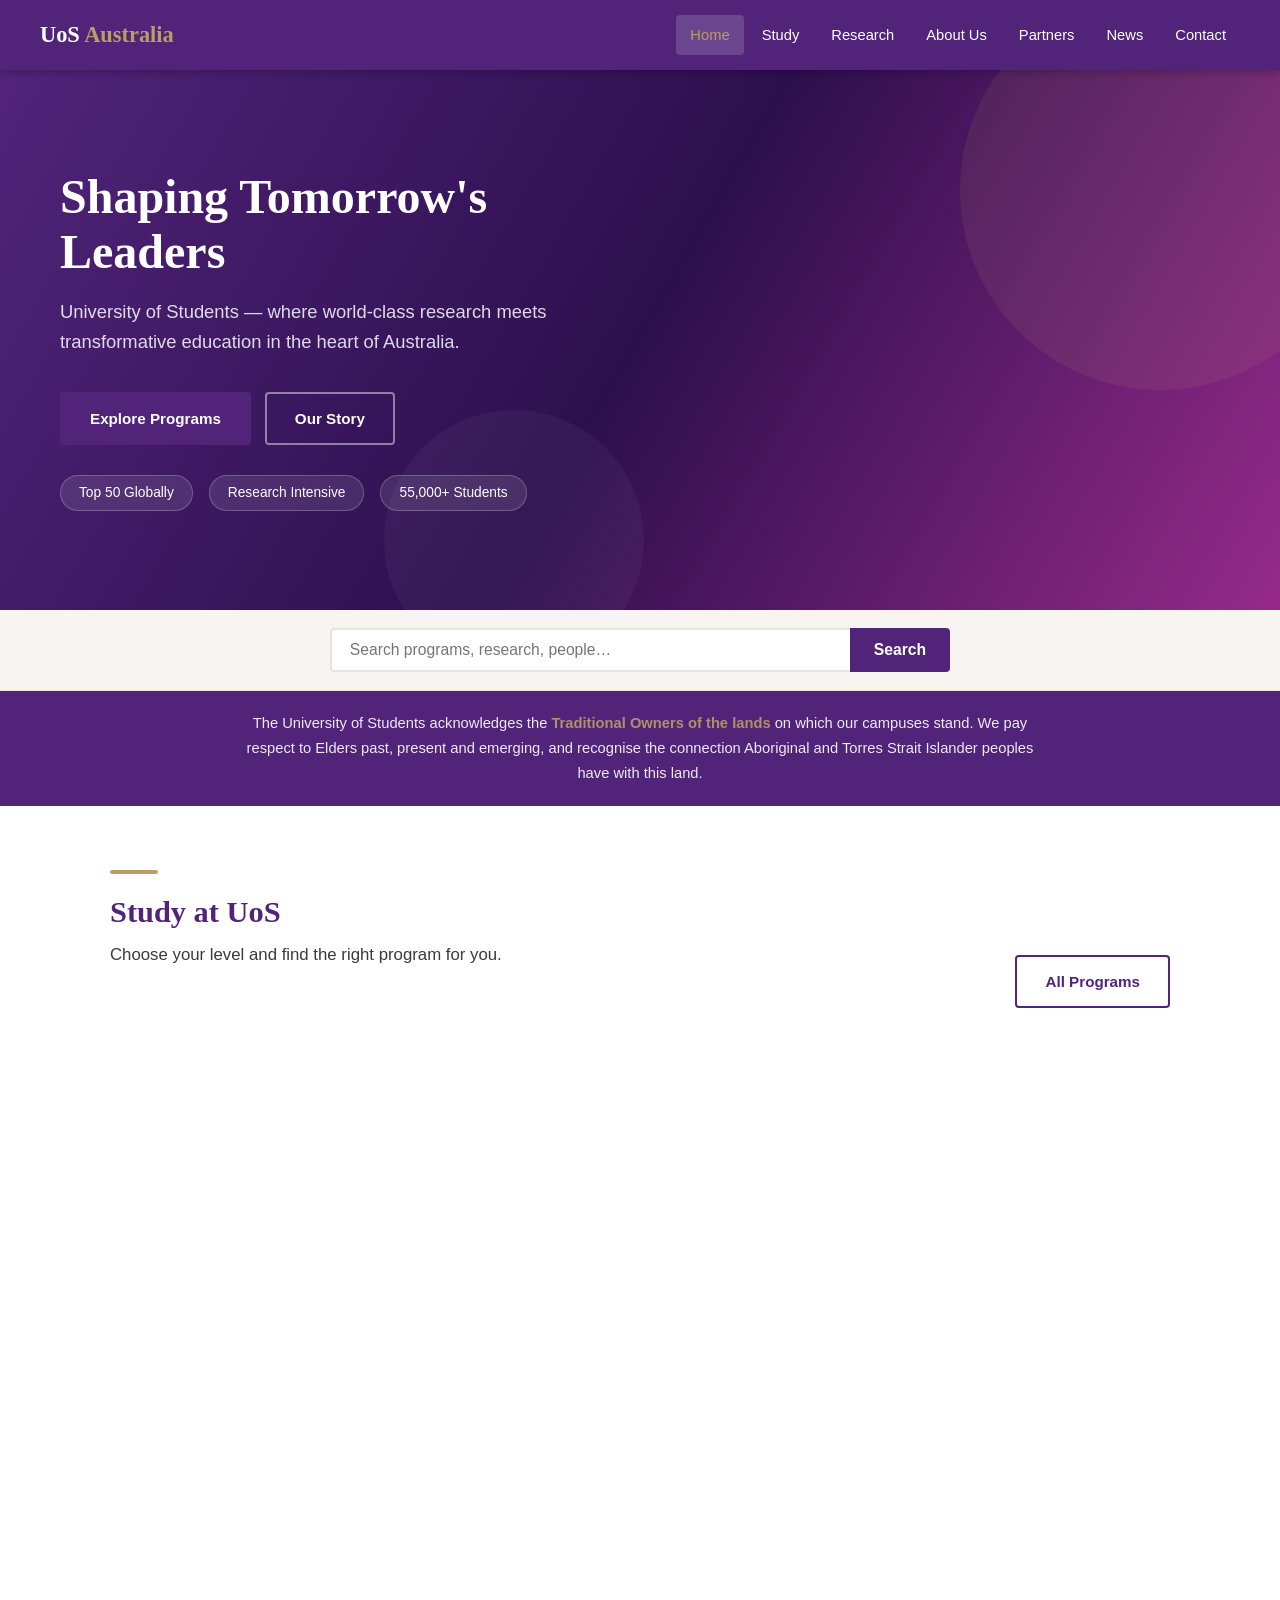
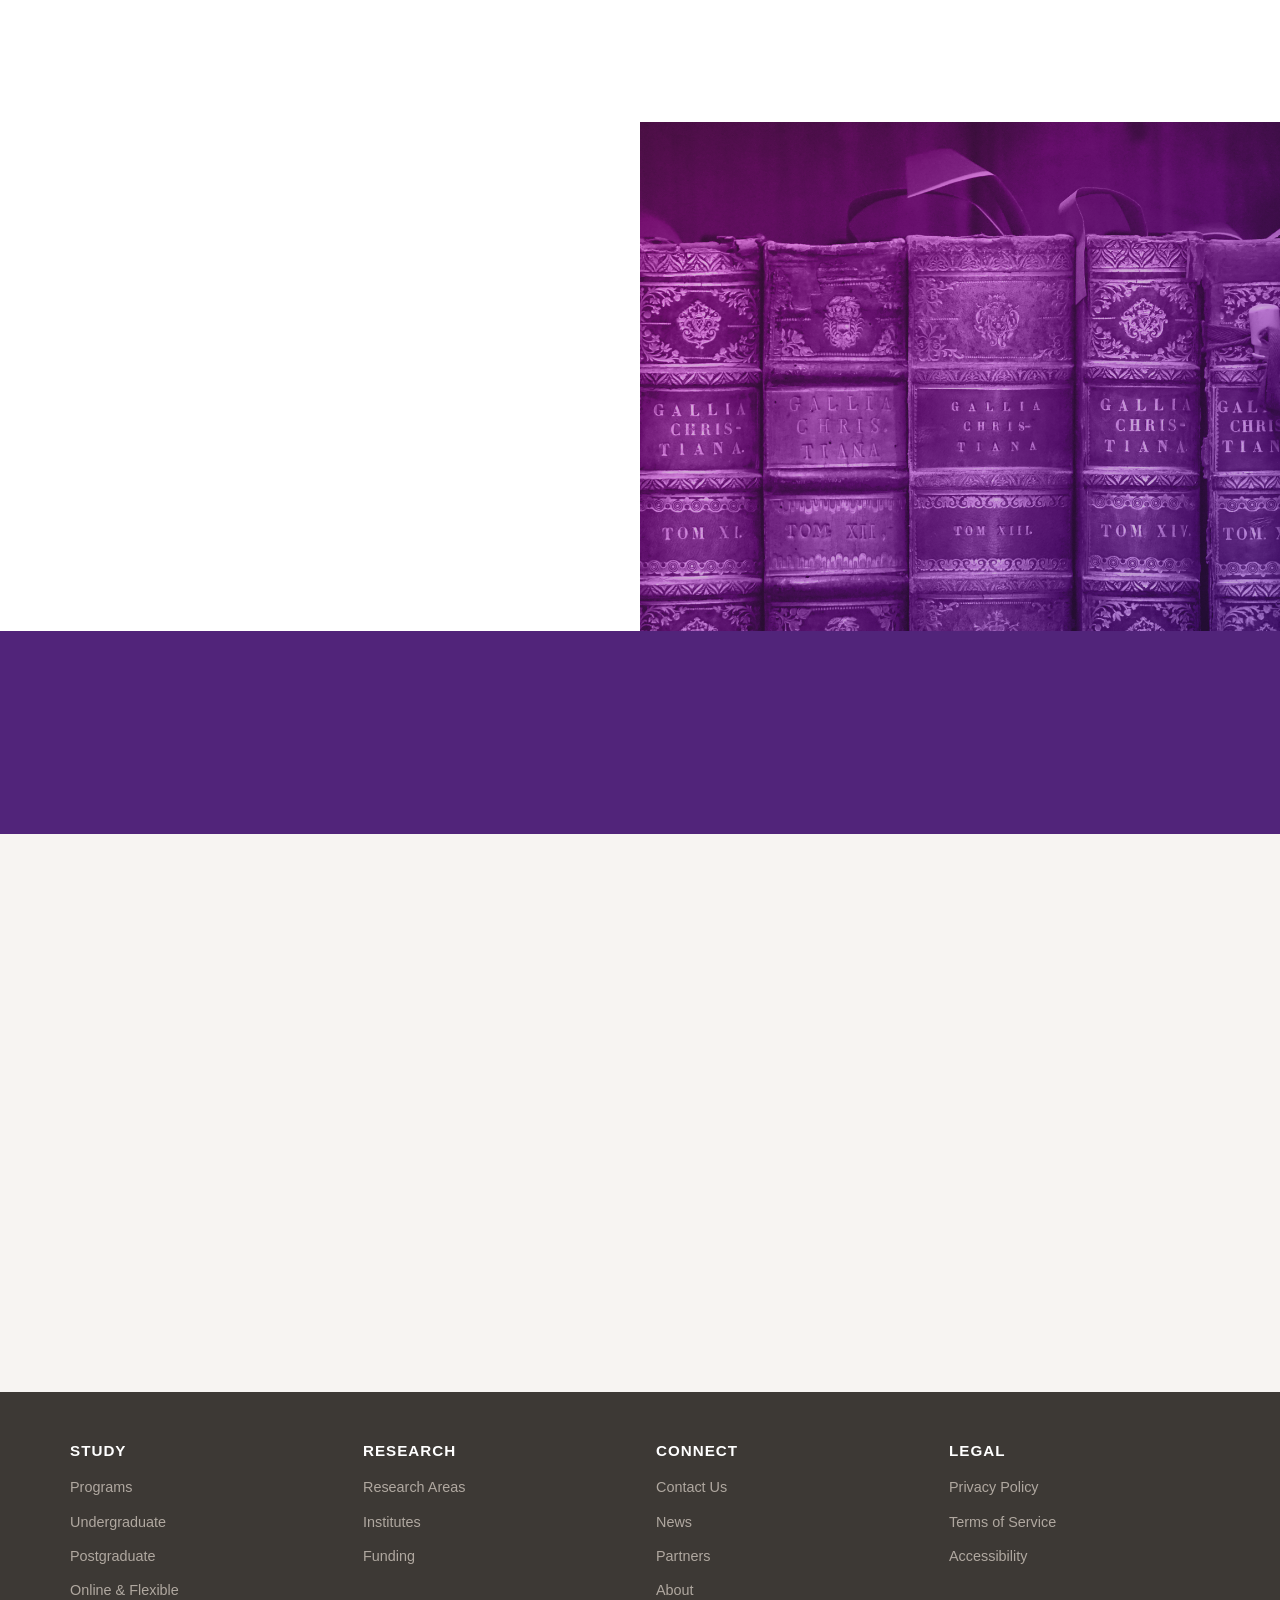
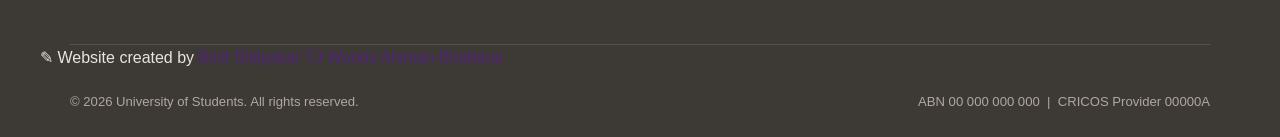
==== index2.html @ fb136c0c "Update index2.html" ====
<!DOCTYPE html>
<html lang="en">
<head>
    <meta charset="UTF-8">
    <meta name="viewport" content="width=device-width, initial-scale=1.0">
    <title>University of Students</title>
    <link rel="stylesheet" href="styles/styles2.css">
    <style>
        .hero-section {
            position: relative;
            height: 540px;
            display: flex;
            align-items: center;
            overflow: hidden;
        }
        .hero-bg {
            position: absolute;
            inset: 0;
            background: linear-gradient(120deg, var(--purple-dark) 0%, #2d0f4e 50%, var(--purple-mid) 100%);
        }
        .hero-bg::before {
            content: '';
            position: absolute;
            top: -80px; right: -80px;
            width: 400px; height: 400px;
            border-radius: 50%;
            background: rgba(187,157,101,0.10);
        }
        .hero-bg::after {
            content: '';
            position: absolute;
            bottom: -60px; left: 30%;
            width: 260px; height: 260px;
            border-radius: 50%;
            background: rgba(255,255,255,0.04);
        }
        .hero-overlay {
            position: relative;
            z-index: 2;
            padding: 0 60px;
            max-width: 700px;
        }
        .hero-overlay h1 {
            color: var(--white);
            font-size: 3rem;
            margin-bottom: 18px;
            line-height: 1.15;
        }
        .hero-overlay p {
            color: rgba(255,255,255,0.84);
            font-size: 1.15rem;
            margin-bottom: 34px;
        }
        .hero-badges {
            display: flex;
            gap: 16px;
            flex-wrap: wrap;
            margin-top: 30px;
        }
        .hero-badge {
            background: rgba(255,255,255,0.10);
            border: 1px solid rgba(255,255,255,0.22);
            border-radius: 40px;
            padding: 6px 18px;
            color: var(--white);
            font-size: 0.86rem;
        }
        .search-bar {
            background-color: var(--off-white);
            border-bottom: 1px solid var(--grey-light);
            padding: 18px 40px;
            display: flex;
            align-items: center;
            justify-content: center;
        }
        .search-bar input[type="search"] {
            width: 100%;
            max-width: 520px;
            padding: 11px 18px;
            border: 2px solid var(--grey-light);
            border-right: none;
            border-radius: 4px 0 0 4px;
            font-size: 0.98rem;
            outline: none;
            font-family: var(--font-body);
            transition: border-color var(--transition);
        }
        .search-bar input[type="search"]:focus { border-color: var(--purple-dark); }
        .search-bar button {
            padding: 11px 22px;
            background-color: var(--purple-dark);
            color: var(--white);
            border: 2px solid var(--purple-dark);
            border-radius: 0 4px 4px 0;
            font-size: 0.98rem;
            font-weight: 600;
            cursor: pointer;
            transition: background var(--transition);
            font-family: var(--font-body);
        }
        .search-bar button:hover { background-color: #3d1a5e; border-color: #3d1a5e; }
        .country-banner {
            background-color: var(--purple-dark);
            color: var(--white);
            text-align: center;
            padding: 20px 40px;
            font-size: 0.92rem;
        }
        .country-banner p { max-width: 820px; margin: 0 auto; opacity: 0.90; line-height: 1.7; }
        .country-banner strong { color: var(--gold); }
        .strip-section { padding: 64px 40px 0; max-width: 1140px; margin: 0 auto; }
        .strip-header {
            display: flex;
            justify-content: space-between;
            align-items: flex-end;
            margin-bottom: 24px;
        }
        .level-strip {
            display: grid;
            grid-template-columns: repeat(4, 1fr);
            gap: 16px;
            margin-bottom: 60px;
        }
        .level-card {
            display: block;
            text-decoration: none;
            background: var(--white);
            border: 2px solid var(--grey-light);
            border-radius: 8px;
            padding: 28px 22px;
            text-align: center;
            transition: border-color var(--transition), transform var(--transition), box-shadow var(--transition);
            color: inherit;
        }
        .level-card:hover {
            border-color: var(--purple-dark);
            transform: translateY(-4px);
            box-shadow: var(--shadow-lg);
            text-decoration: none;
            color: inherit;
        }
        .level-card-icon {
            width: 48px; height: 48px;
            border-radius: 50%;
            background: var(--purple-light);
            margin: 0 auto 14px;
            display: flex;
            align-items: center;
            justify-content: center;
        }
        .level-card-icon svg {
            width: 22px; height: 22px;
            stroke: var(--purple-dark);
            fill: none;
            stroke-width: 1.8;
            stroke-linecap: round;
            stroke-linejoin: round;
        }
        .level-card h3 {
            font-size: 0.98rem;
            font-family: var(--font-body);
            font-weight: 700;
            color: var(--purple-dark);
            margin-bottom: 5px;
        }
        .level-card p { font-size: 0.82rem; color: var(--grey-mid); }
        .faculty-grid {
            display: grid;
            grid-template-columns: repeat(3, 1fr);
            gap: 16px;
            margin-bottom: 70px;
        }
        .faculty-card {
            display: block;
            text-decoration: none;
            border-radius: 8px;
            padding: 28px 24px;
            color: inherit;
            position: relative;
            background: var(--white);
            border: 2px solid var(--grey-light);
            transition: transform var(--transition), box-shadow var(--transition), border-color var(--transition);
        }
        .faculty-card:hover { transform: translateY(-4px); box-shadow: var(--shadow-lg); text-decoration: none; color: inherit; border-color: var(--purple-dark); }
        .faculty-card h3 {
            font-size: 1.05rem;
            font-family: var(--font-body);
            font-weight: 700;
            color: var(--purple-dark);
            margin-bottom: 5px;
        }
        .faculty-card p { font-size: 0.82rem; color: var(--grey-mid); }
        .faculty-arrow {
            position: absolute;
            bottom: 20px; right: 22px;
            font-size: 1rem;
            color: var(--gold);
            opacity: 0.7;
            transition: opacity var(--transition), transform var(--transition);
        }
        .faculty-card:hover .faculty-arrow { opacity: 1; transform: translateX(5px); }
        .about-section { display: grid; grid-template-columns: 1fr 1fr; }
        .about-text { padding: 70px 56px; background: var(--white); }
        .about-text p { color: var(--grey-dark); font-size: 1.02rem; margin-bottom: 18px; line-height: 1.75; }
        .about-image { background: linear-gradient(145deg, var(--purple-mid), var(--purple-dark)); min-height: 360px; overflow: hidden; }
        .about-image img { width: 100%; height: 100%; object-fit: cover; opacity: 0.65; mix-blend-mode: luminosity; }
        .stats-section {
            background-color: var(--purple-dark);
            padding: 60px 40px;
            display: grid;
            grid-template-columns: repeat(4, 1fr);
            text-align: center;
            gap: 20px;
        }
        .stat-item h2 { color: var(--gold); font-size: 2.8rem; margin-bottom: 6px; }
        .stat-item p { color: rgba(255,255,255,0.72); font-size: 0.88rem; text-transform: uppercase; letter-spacing: 0.8px; }
        .news-strip { padding: 70px 40px; background-color: var(--off-white); }
        .news-grid { display: grid; grid-template-columns: repeat(3, 1fr); gap: 24px; margin-top: 32px; }
        .news-card {
            background: var(--white);
            border-radius: 6px;
            overflow: hidden;
            box-shadow: var(--shadow);
            transition: transform var(--transition), box-shadow var(--transition);
            cursor: pointer;
        }
        .news-card:hover { transform: translateY(-4px); box-shadow: var(--shadow-lg); }
        .news-card-img {
            height: 160px;
            background: linear-gradient(135deg, var(--purple-dark), var(--purple-mid));
            display: flex; align-items: center; justify-content: center;
        }
        .news-card-img svg { width: 44px; height: 44px; stroke: rgba(255,255,255,0.45); fill: none; stroke-width: 1.5; stroke-linecap: round; stroke-linejoin: round; }
        .news-card-body { padding: 22px; }
        .news-tag {
            display: inline-block;
            background-color: var(--purple-light);
            color: var(--purple-dark);
            font-size: 0.72rem; font-weight: 700;
            padding: 3px 10px; border-radius: 20px;
            margin-bottom: 10px;
            text-transform: uppercase; letter-spacing: 0.6px;
        }
        .news-card-body h3 { font-size: 0.98rem; font-family: var(--font-body); font-weight: 700; margin-bottom: 8px; color: var(--text); line-height: 1.45; }
        .news-date { font-size: 0.8rem; color: var(--grey-mid); }
    </style>
</head>
<body>

    <header class="navbar">
        <div class="nav-logo">UoS <span style="color:var(--gold)">Australia</span></div>
        <nav>
            <ul class="nav-links">
                <li><a href="index2.html" class="active">Home</a></li>
                <li><a href="/pages/study.html">Study</a></li>
                <li><a href="/pages/research.html">Research</a></li>
                <li><a href="/pages/about.html">About Us</a></li>
                <li><a href="/pages/partners.html">Partners</a></li>
                <li><a href="/pages/news.html">News</a></li>
                <li><a href="/pages/contact.html">Contact</a></li>
            </ul>
        </nav>
    </header>

    <section class="hero-section">
        <div class="hero-bg"></div>
        <div class="hero-overlay">
            <h1 class="hero-reveal">Shaping Tomorrow's Leaders</h1>
            <p class="hero-reveal hero-reveal-delay-1">University of Students — where world-class research meets transformative education in the heart of Australia.</p>
            <div class="hero-reveal hero-reveal-delay-2" style="display:flex; gap:14px; flex-wrap:wrap;">
                <a href="/pages/study.html" class="btn btn-primary">Explore Programs</a>
                <a href="/pages/about.html" class="btn btn-outline" style="color:var(--white); border-color:rgba(255,255,255,0.45);">Our Story</a>
            </div>
            <div class="hero-badges hero-reveal hero-reveal-delay-3">
                <span class="hero-badge">Top 50 Globally</span>
                <span class="hero-badge">Research Intensive</span>
                <span class="hero-badge">55,000+ Students</span>
            </div>
        </div>
    </section>

    <div class="search-bar">
        <input type="search" placeholder="Search programs, research, people…" id="siteSearch" />
        <button>Search</button>
    </div>

    <div class="country-banner">
        <p>The University of Students acknowledges the <strong>Traditional Owners of the lands</strong> on which our campuses stand. We pay respect to Elders past, present and emerging, and recognise the connection Aboriginal and Torres Strait Islander peoples have with this land.</p>
    </div>

    <!-- Study Levels -->
    <div class="strip-section">
        <div class="strip-header reveal">
            <div>
                <div class="gold-bar"></div>
                <h2 class="section-title">Study at UoS</h2>
                <p class="section-subtitle">Choose your level and find the right program for you.</p>
            </div>
            <a href="/pages/study.html" class="btn btn-outline">All Programs</a>
        </div>

        <div class="level-strip">
            <a href="/pages/study.html?level=undergraduate" class="level-card reveal">
                <div class="level-card-icon">
                    <svg viewBox="0 0 24 24"><path d="M22 10v6M2 10l10-5 10 5-10 5-10-5z"/><path d="M6 12v5c0 1.657 2.686 3 6 3s6-1.343 6-3v-5"/></svg>
                </div>
                <h3>Undergraduate</h3>
                <p>Bachelor degrees &amp; diplomas</p>
            </a>
            <a href="/pages/study.html?level=postgraduate" class="level-card reveal reveal-delay-1">
                <div class="level-card-icon">
                    <svg viewBox="0 0 24 24"><path d="M12 2L2 7l10 5 10-5-10-5z"/><path d="M2 17l10 5 10-5"/><path d="M2 12l10 5 10-5"/></svg>
                </div>
                <h3>Postgraduate</h3>
                <p>Masters &amp; graduate certificates</p>
            </a>
            <a href="/pages/study.html?level=phd" class="level-card reveal reveal-delay-2">
                <div class="level-card-icon">
                    <svg viewBox="0 0 24 24"><circle cx="12" cy="12" r="10"/><path d="M12 8v4l3 3"/></svg>
                </div>
                <h3>PhD &amp; Research</h3>
                <p>Doctoral &amp; research programs</p>
            </a>
            <a href="/pages/study.html?level=online" class="level-card reveal reveal-delay-3">
                <div class="level-card-icon">
                    <svg viewBox="0 0 24 24"><rect x="2" y="3" width="20" height="14" rx="2"/><path d="M8 21h8M12 17v4"/></svg>
                </div>
                <h3>Online &amp; Flexible</h3>
                <p>Study from anywhere, anytime</p>
            </a>
        </div>

        <!-- Faculties -->
        <div class="strip-header reveal">
            <div>
                <div class="gold-bar"></div>
                <h2 class="section-title">Browse by Faculty</h2>
                <p class="section-subtitle">Explore programs within your area of interest.</p>
            </div>
        </div>

        <div class="faculty-grid">
            <a href="/pages/study.html?faculty=science" class="faculty-card reveal">
                <h3>Science &amp; Engineering</h3>
                <p>42 programs available</p>
                <span class="faculty-arrow">&#8594;</span>
            </a>
            <a href="/pages/study.html?faculty=tech" class="faculty-card reveal reveal-delay-1">
                <h3>Technology &amp; IT</h3>
                <p>35 programs available</p>
                <span class="faculty-arrow">&#8594;</span>
            </a>
            <a href="/pages/study.html?faculty=business" class="faculty-card reveal reveal-delay-2">
                <h3>Business &amp; Economics</h3>
                <p>44 programs available</p>
                <span class="faculty-arrow">&#8594;</span>
            </a>
            <a href="/pages/study.html?faculty=health" class="faculty-card reveal reveal-delay-3">
                <h3>Health &amp; Medicine</h3>
                <p>29 programs available</p>
                <span class="faculty-arrow">&#8594;</span>
            </a>
            <a href="/pages/study.html?faculty=arts" class="faculty-card reveal reveal-delay-4">
                <h3>Arts &amp; Humanities</h3>
                <p>38 programs available</p>
                <span class="faculty-arrow">&#8594;</span>
            </a>
            <a href="/pages/study.html?faculty=law" class="faculty-card reveal reveal-delay-5">
                <h3>Law &amp; Justice</h3>
                <p>18 programs available</p>
                <span class="faculty-arrow">&#8594;</span>
            </a>
        </div>
    </div>

    <!-- About -->
    <section class="about-section" id="about">
        <div class="about-text">
            <div class="gold-bar reveal"></div>
            <h2 class="section-title reveal">About Our University</h2>
            <p class="reveal reveal-delay-1">Attendance at the University of Students is a privilege. Should you be selected, you will be guaranteed a job in your field after graduation, courtesy of our close ties with recruitment agencies and the extremely high quality of our globally-recognised education.</p>
            <p class="reveal reveal-delay-2">Founded with a vision of accessible, excellent education, we welcome students from all walks of life to join a community that thrives on curiosity, collaboration, and courage.</p>
            <a href="/pages/about.html" class="btn btn-outline reveal reveal-delay-3" style="margin-top:10px; display:inline-block;">Learn More</a>
        </div>
        <div class="about-image">
            <img src="images/bookshelf.jpg" alt="University library bookshelf">
        </div>
    </section>

    <!-- Stats -->
    <section class="stats-section" id="stats">
        <div class="stat-item reveal">
            <h2 class="counter" data-target="55000" data-suffix="+">0</h2>
            <p>Enrolled Students</p>
        </div>
        <div class="stat-item reveal reveal-delay-1">
            <h2 class="counter" data-target="200" data-suffix="+">0</h2>
            <p>Programs Offered</p>
        </div>
        <div class="stat-item reveal reveal-delay-2">
            <h2 class="counter" data-target="50" data-prefix="Top ">0</h2>
            <p>Global Ranking</p>
        </div>
        <div class="stat-item reveal reveal-delay-3">
            <h2 class="counter" data-target="1912">0</h2>
            <p>Year Established</p>
        </div>
    </section>

    <!-- News -->
    <section class="news-strip" id="news">
        <div style="max-width:1140px; margin:0 auto; padding:0;">
            <div class="strip-header reveal">
                <div>
                    <div class="gold-bar"></div>
                    <h2 class="section-title">Latest News</h2>
                </div>
                <a href="/pages/news.html" class="btn btn-outline">All News</a>
            </div>
            <div class="news-grid">
                <div class="news-card reveal">
                    <div class="news-card-img">
                        <svg viewBox="0 0 24 24"><circle cx="12" cy="8" r="4"/><path d="M12 14c-5 0-8 2-8 3v1h16v-1c0-1-3-3-8-3z"/></svg>
                    </div>
                    <div class="news-card-body">
                        <span class="news-tag">Research</span>
                        <h3>UoS Scientists Awarded National Research Grant</h3>
                        <p class="news-date">May 12, 2026</p>
                    </div>
                </div>
                <div class="news-card reveal reveal-delay-1">
                    <div class="news-card-img">
                        <svg viewBox="0 0 24 24"><path d="M22 10v6M2 10l10-5 10 5-10 5-10-5z"/><path d="M6 12v5c0 1.657 2.686 3 6 3s6-1.343 6-3v-5"/></svg>
                    </div>
                    <div class="news-card-body">
                        <span class="news-tag">Graduation</span>
                        <h3>Class of 2026 Graduation Ceremony Announced</h3>
                        <p class="news-date">May 8, 2026</p>
                    </div>
                </div>
                <div class="news-card reveal reveal-delay-2">
                    <div class="news-card-img">
                        <svg viewBox="0 0 24 24"><circle cx="12" cy="12" r="10"/><path d="M2 12h20M12 2a15.3 15.3 0 0 1 4 10 15.3 15.3 0 0 1-4 10 15.3 15.3 0 0 1-4-10 15.3 15.3 0 0 1 4-10z"/></svg>
                    </div>
                    <div class="news-card-body">
                        <span class="news-tag">Partnerships</span>
                        <h3>New International Exchange Programs Open for 2027</h3>
                        <p class="news-date">April 30, 2026</p>
                    </div>
                </div>
            </div>
        </div>
    </section>

 <footer class="site-footer">
        <div class="footer-container">
            <div class="footer-col">
                <h3>Study</h3>
                <ul>
                    <li><a href="/pages/study.html">Programs</a></li>
                    <li><a href="/pages/study.html?level=undergraduate">Undergraduate</a></li>
                    <li><a href="/pages/study.html?level=postgraduate">Postgraduate</a></li>
                    <li><a href="/pages/study.html?level=online">Online &amp; Flexible</a></li>
                </ul>
            </div>
            <div class="footer-col">
                <h3>Research</h3>
                <ul>
                    <li><a href="/pages/research.html">Research Areas</a></li>
                    <li><a href="/pages/research.html#institutes">Institutes</a></li>
                    <li><a href="/pages/research.html#funding">Funding</a></li>
                </ul>
            </div>
            <div class="footer-col">
                <h3>Connect</h3>
                <ul>
                    <li><a href="/pages/contact.html">Contact Us</a></li>
                    <li><a href="/pages/news.html">News</a></li>
                    <li><a href="/pages/partners.html">Partners</a></li>
                    <li><a href="/pages/about.html">About</a></li>
                </ul>
            </div>
            <div class="footer-col">
                <h3>Legal</h3>
                <ul>
                    <li><a href="#">Privacy Policy</a></li>
                    <li><a href="#">Terms of Service</a></li>
                    <li><a href="#">Accessibility</a></li>
                </ul>
            </div>
        </div>
        <div class="footer-creators">
            <span>&#9998; Website created by</span>
            <a class="creator-badge" href="#"><span class="creator-dot"></span>Binit Shilpakar</a>
            <a class="creator-badge" href="#"><span class="creator-dot"></span>TJ Woods</a>
            <a class="creator-badge" href="#"><span class="creator-dot"></span>Ahiman Bhattarai</a>
        </div>
        <div class="footer-bottom">
            <p>&copy; 2026 University of Students. All rights reserved.</p>
            <p>ABN 00 000 000 000 &nbsp;|&nbsp; CRICOS Provider 00000A</p>
        </div>
    </footer>


    <script>
        /* Scroll-reveal (forward + reverse) */
        var revealObserver = new IntersectionObserver(function(entries) {
            entries.forEach(function(entry) {
                if (entry.isIntersecting) {
                    entry.target.classList.add('visible');
                } else {
                    entry.target.classList.remove('visible');
                }
            });
        }, { threshold: 0.12 });

        document.querySelectorAll('.reveal').forEach(function(el) {
            revealObserver.observe(el);
        });

        /* Counter animation — replays every time stats scroll into view */
        var countersRunning = false;

        var counterObserver = new IntersectionObserver(function(entries) {
            entries.forEach(function(entry) {
                if (entry.isIntersecting && !countersRunning) {
                    countersRunning = true;
                    runCounters();
                }
                if (!entry.isIntersecting) {
                    countersRunning = false;
                    document.querySelectorAll('.counter').forEach(function(el) {
                        el.textContent = '0';
                    });
                }
            });
        }, { threshold: 0.3 });

        var statsEl = document.getElementById('stats');
        if (statsEl) { counterObserver.observe(statsEl); }

        function runCounters() {
            document.querySelectorAll('.counter').forEach(function(el) {
                var target   = parseInt(el.getAttribute('data-target'), 10);
                var prefix   = el.getAttribute('data-prefix') || '';
                var suffix   = el.getAttribute('data-suffix') || '';
                var duration = 2000;
                var startTime = null;

                function step(timestamp) {
                    if (!startTime) startTime = timestamp;
                    var elapsed  = timestamp - startTime;
                    var progress = Math.min(elapsed / duration, 1);
                    var ease     = 1 - Math.pow(1 - progress, 3);
                    var value    = Math.floor(ease * target);
                    el.textContent = prefix + value.toLocaleString() + suffix;
                    if (progress < 1) {
                        requestAnimationFrame(step);
                    } else {
                        el.textContent = prefix + target.toLocaleString() + suffix;
                    }
                }
                requestAnimationFrame(step);
            });
        }
    </script>
</body>
</html>
---- styles/styles2.css ----
:root {
    --purple-50:  #EEE9F2;
    --purple-100: #DCD3E4;
    --purple-150: #D7B8E8;
    --purple-200: #B9A7CA;
    --purple-300: #977CAF;
    --purple-400: #745095;
    --purple-500: #51247A;
    --purple-600: #4B2271;
    --purple-650: #40205D;
    --purple-700: #3A1F53;
    --purple-800: #2F1D3F;
    --purple-900: #231A2C;
    --purple-dark:  var(--purple-500);
    --purple-mid:   #962A8B;
    --purple-light: var(--purple-150);
    --gold: #BB9D65;
    --white:      #FFFFFF;
    --off-white:  #F7F4F2;
    --grey-light: #E8E4E0;
    --grey-mid:   #B0A8A0;
    --grey-dark:  #3D3935;
    --text:       #1A1A1A;
    --link:       var(--purple-dark);
    --purple-gradient:
        linear-gradient(
            90deg,
            var(--purple-500) 0%,
            var(--purple-mid) 100%
        );

    --nav-height:   70px;

    --font-heading:
        Georgia,
        'Times New Roman',
        serif;

    --font-body:
        'Segoe UI',
        Tahoma,
        Geneva,
        Verdana,
        sans-serif;

    --transition: 0.3s ease;

    --shadow:
        0 2px 12px rgba(81,36,122,0.12);

    --shadow-lg:
        0 6px 30px rgba(81,36,122,0.18);
}



*,
*::before,
*::after {
    box-sizing: border-box;
    margin: 0;
    padding: 0;
}

html {
    scroll-behavior: smooth;
}

body {
    font-family: var(--font-body);
    font-size: 16px;
    line-height: 1.65;
    color: var(--text);
    background-color: var(--white);
}

h1,
h2,
h3,
h4,
h5 {
    font-family: var(--font-heading);
    line-height: 1.2;
    color: var(--purple-dark);
}

a {
    color: var(--link);
    text-decoration: none;
    transition: color var(--transition);
}

a:hover {
    color: var(--purple-mid);
    text-decoration: underline;
}

img {
    max-width: 100%;
    display: block;
}

ul {
    list-style: none;
}



.navbar {
    position: sticky;
    top: 0;
    z-index: 1000;

    display: flex;
    align-items: center;
    justify-content: space-between;

    padding: 0 40px;
    height: var(--nav-height);

    background-color: var(--purple-dark);

    box-shadow: 0 2px 8px rgba(0,0,0,0.25);
}

.nav-logo {
    font-family: var(--font-heading);
    font-size: 1.4rem;
    font-weight: bold;
    color: var(--white);
    cursor: pointer;
}

.nav-links {
    display: flex;
    gap: 4px;
    align-items: center;
}

.nav-links li a {
    display: block;

    padding: 8px 14px;

    color: var(--white);

    font-size: 0.92rem;
    font-weight: 500;

    border-radius: 4px;

    transition:
        background var(--transition),
        color var(--transition);

    text-decoration: none;
}

.nav-links li a:hover,
.nav-links li a.active {
    background-color: rgba(255,255,255,0.15);
    color: var(--gold);
}



.page-hero {
    background:
        linear-gradient(
            135deg,
            var(--purple-dark) 60%,
            var(--purple-mid) 100%
        );

    color: var(--white);

    padding: 70px 40px 60px;

    position: relative;
    overflow: hidden;
}

.page-hero::after {
    content: '';

    position: absolute;
    bottom: -30px;
    right: -30px;

    width: 220px;
    height: 220px;

    border-radius: 50%;

    background: rgba(255,255,255,0.05);

    pointer-events: none;
}

.page-hero h1 {
    color: var(--white);
    font-size: 2.6rem;
    margin-bottom: 12px;
}

.page-hero p {
    font-size: 1.15rem;
    opacity: 0.88;
    max-width: 600px;
}



.breadcrumb {
    background-color: var(--off-white);
    border-bottom: 1px solid var(--grey-light);

    padding: 10px 40px;

    font-size: 0.85rem;
    color: var(--grey-mid);
}

.breadcrumb a {
    color: var(--grey-mid);
}

.breadcrumb a:hover {
    color: var(--purple-dark);
}

.breadcrumb span {
    margin: 0 6px;
}



.container {
    max-width: 1140px;
    margin: 0 auto;
    padding: 0 40px;
}

.section-title {
    font-size: 1.9rem;
    margin-bottom: 10px;
    color: var(--purple-dark);
}

.section-subtitle {
    color: var(--grey-dark);
    font-size: 1.05rem;
    margin-bottom: 40px;
}

.gold-bar {
    width: 48px;
    height: 4px;

    background-color: var(--gold);

    margin-bottom: 20px;

    border-radius: 2px;
}


.btn {
    display: inline-block;

    padding: 12px 28px;

    border-radius: 4px;

    font-size: 0.95rem;
    font-weight: 600;

    cursor: pointer;

    transition:
        background var(--transition),
        transform 0.1s ease,
        box-shadow var(--transition);

    border: 2px solid transparent;

    text-decoration: none;

    font-family: var(--font-body);
}

.btn:hover {
    text-decoration: none;
    transform: translateY(-1px);
    box-shadow: var(--shadow);
}

.btn-primary {
    background-color: var(--purple-dark);
    color: var(--white);
    border-color: var(--purple-dark);
}

.btn-primary:hover {
    background-color: #3D1A5E;
    color: var(--white);
}

.btn-outline {
    background-color: transparent;
    color: var(--purple-dark);
    border-color: var(--purple-dark);
}

.btn-outline:hover {
    background-color: var(--purple-dark);
    color: var(--white);
}



.site-footer {
    background-color: var(--grey-dark);
    color: var(--grey-light);

    padding: 50px 40px 24px;
}

.footer-container {
    max-width: 1140px;

    margin: 0 auto;

    display: grid;
    grid-template-columns: repeat(4, 1fr);

    gap: 32px;

    padding-bottom: 32px;

    border-bottom: 1px solid rgba(255,255,255,0.12);
}

.footer-col h3 {
    color: var(--white);

    font-size: 0.95rem;
    font-family: var(--font-body);
    font-weight: 700;

    text-transform: uppercase;
    letter-spacing: 1px;

    margin-bottom: 14px;
}

.footer-col ul li {
    margin-bottom: 8px;
}

.footer-col ul li a {
    color: var(--grey-mid);

    font-size: 0.9rem;

    transition: color var(--transition);

    text-decoration: none;
}

.footer-col ul li a:hover {
    color: var(--gold);
    text-decoration: none;
}

.footer-bottom {
    max-width: 1140px;

    margin: 20px auto 0;

    display: flex;
    justify-content: space-between;
    align-items: center;

    font-size: 0.82rem;
    color: var(--grey-mid);

    flex-wrap: wrap;
    gap: 8px;
}



.reveal {
    opacity: 0;

    transform: translateY(38px);

    transition:
        opacity 0.9s cubic-bezier(0.22, 1, 0.36, 1),
        transform 0.9s cubic-bezier(0.22, 1, 0.36, 1);
}

.reveal.visible {
    opacity: 1;
    transform: translateY(0);
}

/* Stagger Delays */

.reveal-delay-1 {
    transition-delay: 0.13s;
}

.reveal-delay-2 {
    transition-delay: 0.26s;
}

.reveal-delay-3 {
    transition-delay: 0.39s;
}

.reveal-delay-4 {
    transition-delay: 0.52s;
}

.reveal-delay-5 {
    transition-delay: 0.65s;
}



.hero-reveal {
    opacity: 0;

    transform: translateY(30px);

    animation:
        heroFadeUp
        1.1s
        cubic-bezier(0.22, 1, 0.36, 1)
        forwards;
}

.hero-reveal-delay-1 {
    animation-delay: 0.18s;
}

.hero-reveal-delay-2 {
    animation-delay: 0.36s;
}

.hero-reveal-delay-3 {
    animation-delay: 0.54s;
}

@keyframes heroFadeUp {
    from {
        opacity: 0;
        transform: translateY(30px);
    }

    to {
        opacity: 1;
        transform: translateY(0);
    }
}
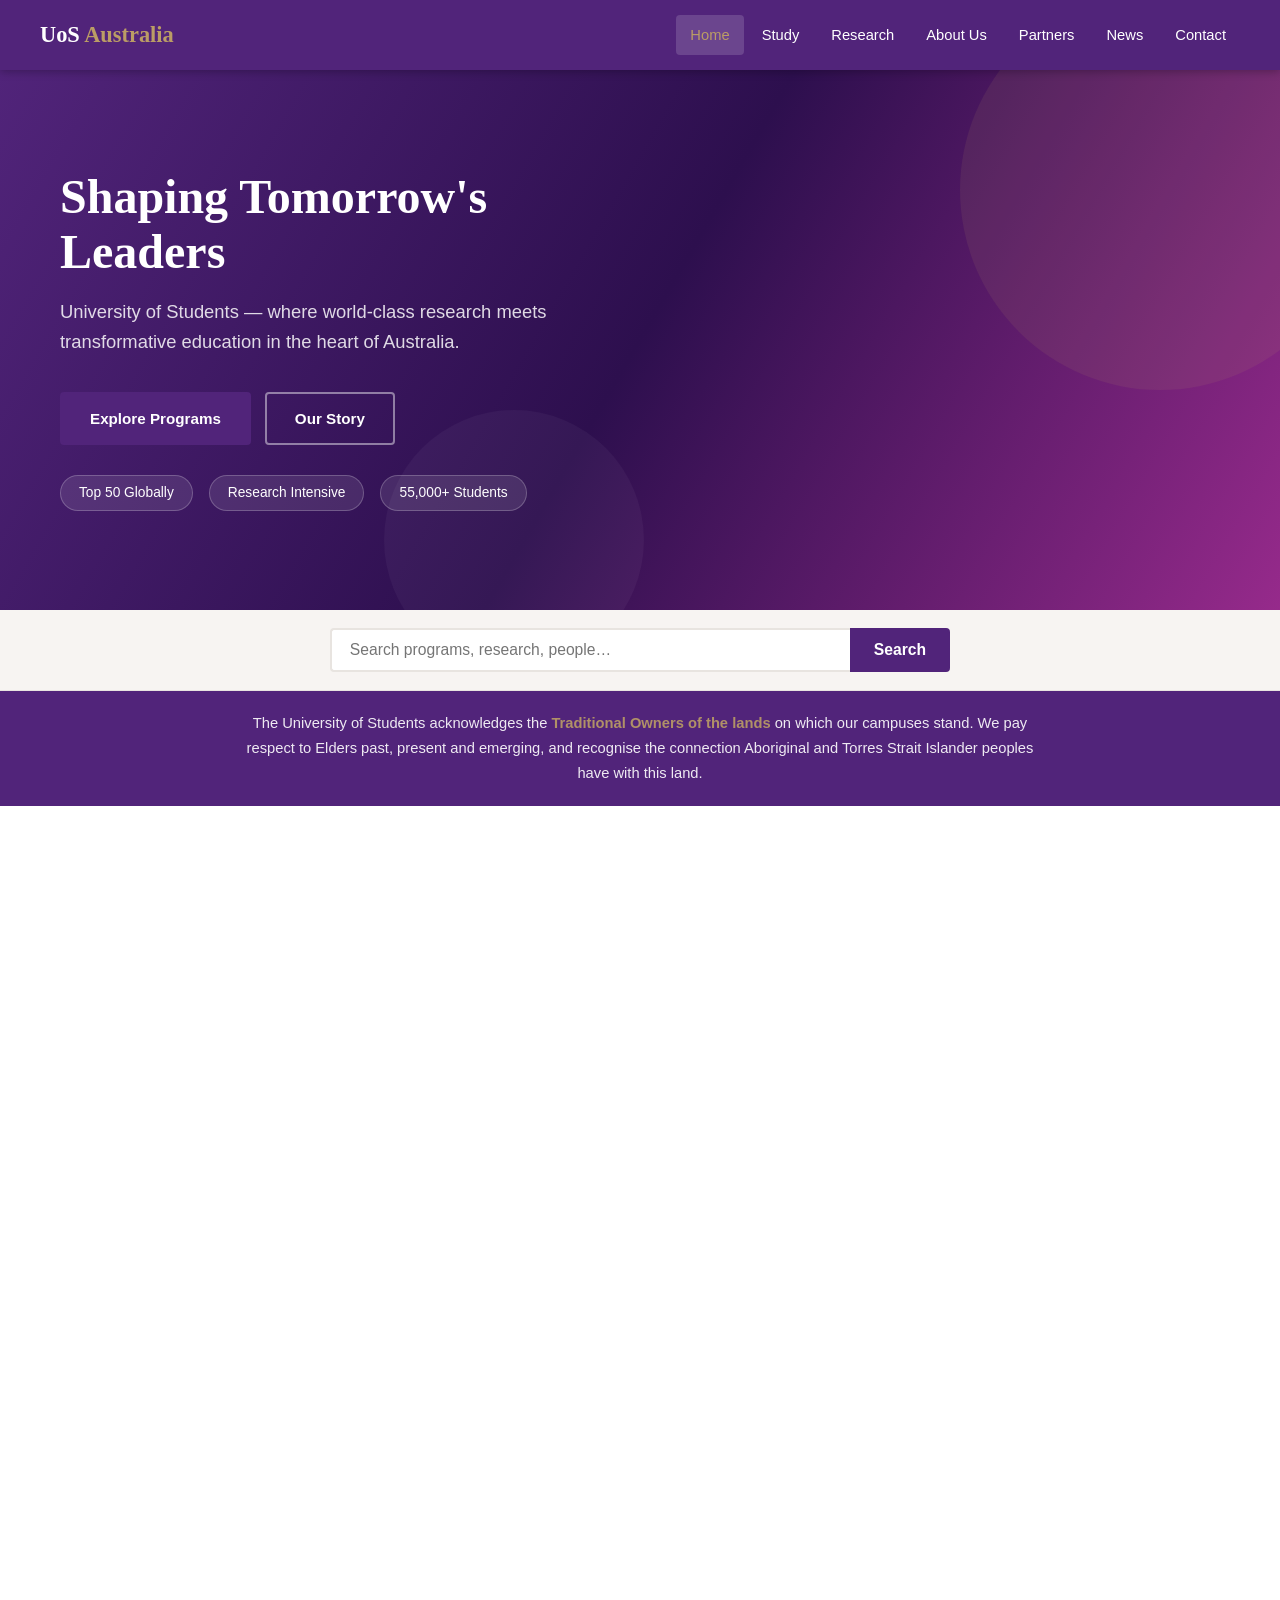
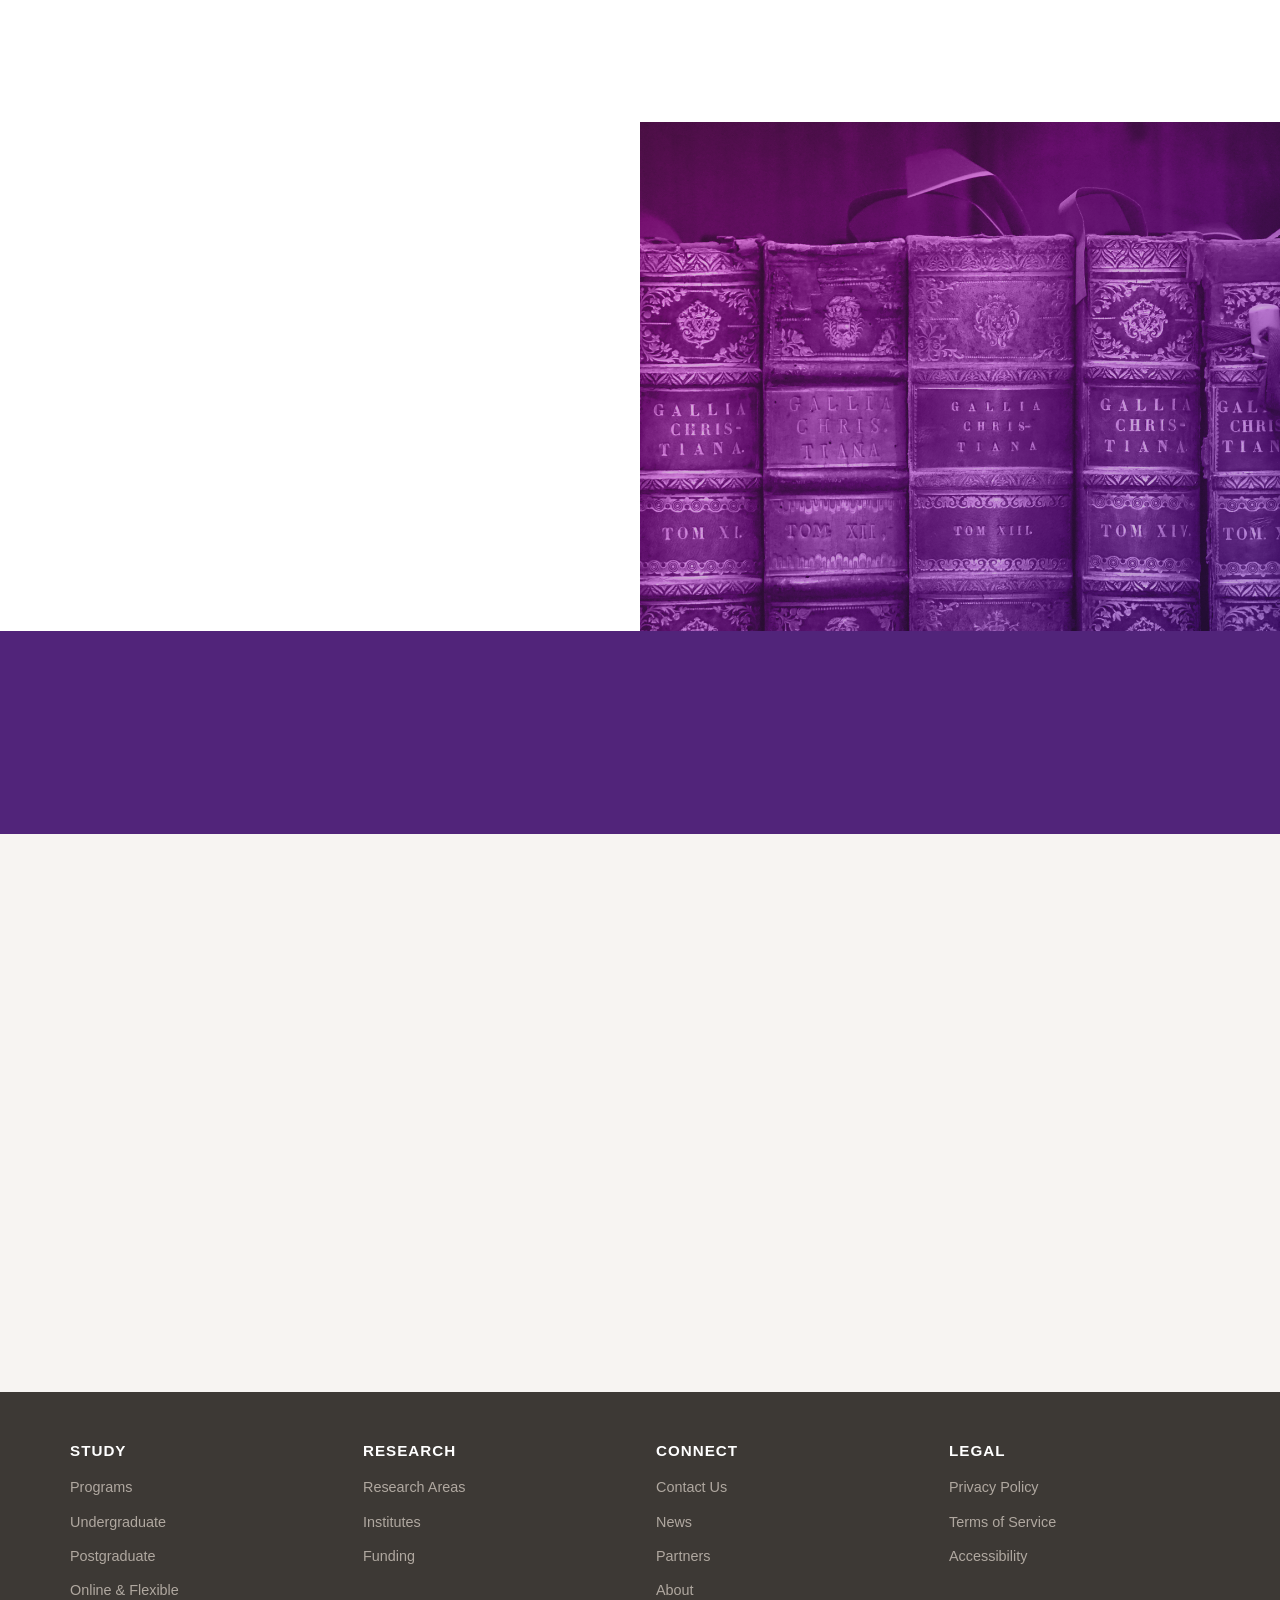
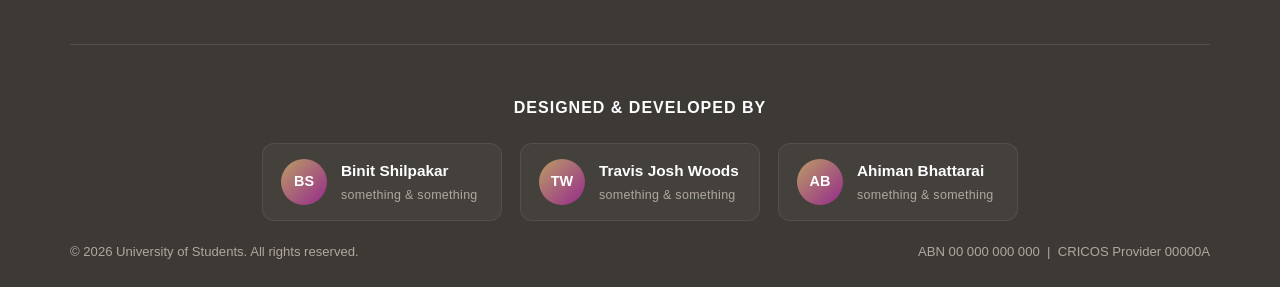
==== commit 5a8ade40: "update" ====
--- a/index2.html
+++ b/index2.html
@@ -252,12 +252,12 @@
         <nav>
             <ul class="nav-links">
                 <li><a href="index2.html" class="active">Home</a></li>
-                <li><a href="/pages/study.html">Study</a></li>
-                <li><a href="/pages/research.html">Research</a></li>
-                <li><a href="/pages/about.html">About Us</a></li>
-                <li><a href="/pages/partners.html">Partners</a></li>
-                <li><a href="/pages/news.html">News</a></li>
-                <li><a href="/pages/contact.html">Contact</a></li>
+                <li><a href="pages/study.html">Study</a></li>
+                <li><a href="pages/research.html">Research</a></li>
+                <li><a href="pages/about.html">About Us</a></li>
+                <li><a href="pages/partners.html">Partners</a></li>
+                <li><a href="pages/news.html">News</a></li>
+                <li><a href="pages/contact.html">Contact</a></li>
             </ul>
         </nav>
     </header>
@@ -268,8 +268,8 @@
             <h1 class="hero-reveal">Shaping Tomorrow's Leaders</h1>
             <p class="hero-reveal hero-reveal-delay-1">University of Students — where world-class research meets transformative education in the heart of Australia.</p>
             <div class="hero-reveal hero-reveal-delay-2" style="display:flex; gap:14px; flex-wrap:wrap;">
-                <a href="/pages/study.html" class="btn btn-primary">Explore Programs</a>
-                <a href="/pages/about.html" class="btn btn-outline" style="color:var(--white); border-color:rgba(255,255,255,0.45);">Our Story</a>
+                <a href="pages/study.html" class="btn btn-primary">Explore Programs</a>
+                <a href="pages/about.html" class="btn btn-outline" style="color:var(--white); border-color:rgba(255,255,255,0.45);">Our Story</a>
             </div>
             <div class="hero-badges hero-reveal hero-reveal-delay-3">
                 <span class="hero-badge">Top 50 Globally</span>
@@ -296,32 +296,32 @@
                 <h2 class="section-title">Study at UoS</h2>
                 <p class="section-subtitle">Choose your level and find the right program for you.</p>
             </div>
-            <a href="/pages/study.html" class="btn btn-outline">All Programs</a>
+            <a href="pages/study.html" class="btn btn-outline">All Programs</a>
         </div>
 
         <div class="level-strip">
-            <a href="/pages/study.html?level=undergraduate" class="level-card reveal">
+            <a href="pages/study.html?level=undergraduate" class="level-card reveal">
                 <div class="level-card-icon">
                     <svg viewBox="0 0 24 24"><path d="M22 10v6M2 10l10-5 10 5-10 5-10-5z"/><path d="M6 12v5c0 1.657 2.686 3 6 3s6-1.343 6-3v-5"/></svg>
                 </div>
                 <h3>Undergraduate</h3>
                 <p>Bachelor degrees &amp; diplomas</p>
             </a>
-            <a href="/pages/study.html?level=postgraduate" class="level-card reveal reveal-delay-1">
+            <a href="pages/study.html?level=postgraduate" class="level-card reveal reveal-delay-1">
                 <div class="level-card-icon">
                     <svg viewBox="0 0 24 24"><path d="M12 2L2 7l10 5 10-5-10-5z"/><path d="M2 17l10 5 10-5"/><path d="M2 12l10 5 10-5"/></svg>
                 </div>
                 <h3>Postgraduate</h3>
                 <p>Masters &amp; graduate certificates</p>
             </a>
-            <a href="/pages/study.html?level=phd" class="level-card reveal reveal-delay-2">
+            <a href="pages/study.html?level=phd" class="level-card reveal reveal-delay-2">
                 <div class="level-card-icon">
                     <svg viewBox="0 0 24 24"><circle cx="12" cy="12" r="10"/><path d="M12 8v4l3 3"/></svg>
                 </div>
                 <h3>PhD &amp; Research</h3>
                 <p>Doctoral &amp; research programs</p>
             </a>
-            <a href="/pages/study.html?level=online" class="level-card reveal reveal-delay-3">
+            <a href="pages/study.html?level=online" class="level-card reveal reveal-delay-3">
                 <div class="level-card-icon">
                     <svg viewBox="0 0 24 24"><rect x="2" y="3" width="20" height="14" rx="2"/><path d="M8 21h8M12 17v4"/></svg>
                 </div>
@@ -340,32 +340,32 @@
         </div>
 
         <div class="faculty-grid">
-            <a href="/pages/study.html?faculty=science" class="faculty-card reveal">
+            <a href="pages/study.html?faculty=science" class="faculty-card reveal">
                 <h3>Science &amp; Engineering</h3>
                 <p>42 programs available</p>
                 <span class="faculty-arrow">&#8594;</span>
             </a>
-            <a href="/pages/study.html?faculty=tech" class="faculty-card reveal reveal-delay-1">
+            <a href="pages/study.html?faculty=tech" class="faculty-card reveal reveal-delay-1">
                 <h3>Technology &amp; IT</h3>
                 <p>35 programs available</p>
                 <span class="faculty-arrow">&#8594;</span>
             </a>
-            <a href="/pages/study.html?faculty=business" class="faculty-card reveal reveal-delay-2">
+            <a href="pages/study.html?faculty=business" class="faculty-card reveal reveal-delay-2">
                 <h3>Business &amp; Economics</h3>
                 <p>44 programs available</p>
                 <span class="faculty-arrow">&#8594;</span>
             </a>
-            <a href="/pages/study.html?faculty=health" class="faculty-card reveal reveal-delay-3">
+            <a href="pages/study.html?faculty=health" class="faculty-card reveal reveal-delay-3">
                 <h3>Health &amp; Medicine</h3>
                 <p>29 programs available</p>
                 <span class="faculty-arrow">&#8594;</span>
             </a>
-            <a href="/pages/study.html?faculty=arts" class="faculty-card reveal reveal-delay-4">
+            <a href="pages/study.html?faculty=arts" class="faculty-card reveal reveal-delay-4">
                 <h3>Arts &amp; Humanities</h3>
                 <p>38 programs available</p>
                 <span class="faculty-arrow">&#8594;</span>
             </a>
-            <a href="/pages/study.html?faculty=law" class="faculty-card reveal reveal-delay-5">
+            <a href="pages/study.html?faculty=law" class="faculty-card reveal reveal-delay-5">
                 <h3>Law &amp; Justice</h3>
                 <p>18 programs available</p>
                 <span class="faculty-arrow">&#8594;</span>
@@ -380,7 +380,7 @@
             <h2 class="section-title reveal">About Our University</h2>
             <p class="reveal reveal-delay-1">Attendance at the University of Students is a privilege. Should you be selected, you will be guaranteed a job in your field after graduation, courtesy of our close ties with recruitment agencies and the extremely high quality of our globally-recognised education.</p>
             <p class="reveal reveal-delay-2">Founded with a vision of accessible, excellent education, we welcome students from all walks of life to join a community that thrives on curiosity, collaboration, and courage.</p>
-            <a href="/pages/about.html" class="btn btn-outline reveal reveal-delay-3" style="margin-top:10px; display:inline-block;">Learn More</a>
+            <a href="pages/about.html" class="btn btn-outline reveal reveal-delay-3" style="margin-top:10px; display:inline-block;">Learn More</a>
         </div>
         <div class="about-image">
             <img src="images/bookshelf.jpg" alt="University library bookshelf">
@@ -415,7 +415,7 @@
                     <div class="gold-bar"></div>
                     <h2 class="section-title">Latest News</h2>
                 </div>
-                <a href="/pages/news.html" class="btn btn-outline">All News</a>
+                <a href="pages/news.html" class="btn btn-outline">All News</a>
             </div>
             <div class="news-grid">
                 <div class="news-card reveal">
@@ -453,53 +453,92 @@
     </section>
 
  <footer class="site-footer">
-        <div class="footer-container">
-            <div class="footer-col">
-                <h3>Study</h3>
-                <ul>
-                    <li><a href="/pages/study.html">Programs</a></li>
-                    <li><a href="/pages/study.html?level=undergraduate">Undergraduate</a></li>
-                    <li><a href="/pages/study.html?level=postgraduate">Postgraduate</a></li>
-                    <li><a href="/pages/study.html?level=online">Online &amp; Flexible</a></li>
-                </ul>
-            </div>
-            <div class="footer-col">
-                <h3>Research</h3>
-                <ul>
-                    <li><a href="/pages/research.html">Research Areas</a></li>
-                    <li><a href="/pages/research.html#institutes">Institutes</a></li>
-                    <li><a href="/pages/research.html#funding">Funding</a></li>
-                </ul>
-            </div>
-            <div class="footer-col">
-                <h3>Connect</h3>
-                <ul>
-                    <li><a href="/pages/contact.html">Contact Us</a></li>
-                    <li><a href="/pages/news.html">News</a></li>
-                    <li><a href="/pages/partners.html">Partners</a></li>
-                    <li><a href="/pages/about.html">About</a></li>
-                </ul>
-            </div>
-            <div class="footer-col">
-                <h3>Legal</h3>
-                <ul>
-                    <li><a href="#">Privacy Policy</a></li>
-                    <li><a href="#">Terms of Service</a></li>
-                    <li><a href="#">Accessibility</a></li>
-                </ul>
-            </div>
-        </div>
-        <div class="footer-creators">
-            <span>&#9998; Website created by</span>
-            <a class="creator-badge" href="#"><span class="creator-dot"></span>Binit Shilpakar</a>
-            <a class="creator-badge" href="#"><span class="creator-dot"></span>TJ Woods</a>
-            <a class="creator-badge" href="#"><span class="creator-dot"></span>Ahiman Bhattarai</a>
-        </div>
-        <div class="footer-bottom">
-            <p>&copy; 2026 University of Students. All rights reserved.</p>
-            <p>ABN 00 000 000 000 &nbsp;|&nbsp; CRICOS Provider 00000A</p>
-        </div>
-    </footer>
+
+    <div class="footer-container">
+
+        <div class="footer-col">
+            <h3>Study</h3>
+            <ul>
+                <li><a href="pages/study.html">Programs</a></li>
+                <li><a href="pages/study.html?level=undergraduate">Undergraduate</a></li>
+                <li><a href="pages/study.html?level=postgraduate">Postgraduate</a></li>
+                <li><a href="pages/study.html?level=online">Online &amp; Flexible</a></li>
+            </ul>
+        </div>
+
+        <div class="footer-col">
+            <h3>Research</h3>
+            <ul>
+                <li><a href="pages/research.html">Research Areas</a></li>
+                <li><a href="pages/research.html#institutes">Institutes</a></li>
+                <li><a href="pages/research.html#funding">Funding</a></li>
+            </ul>
+        </div>
+
+        <div class="footer-col">
+            <h3>Connect</h3>
+            <ul>
+                <li><a href="pages/contact.html">Contact Us</a></li>
+                <li><a href="pages/news.html">News</a></li>
+                <li><a href="pages/partners.html">Partners</a></li>
+                <li><a href="pages/about.html">About</a></li>
+            </ul>
+        </div>
+
+        <div class="footer-col">
+            <h3>Legal</h3>
+            <ul>
+                <li><a href="#">Privacy Policy</a></li>
+                <li><a href="#">Terms of Service</a></li>
+                <li><a href="#">Accessibility</a></li>
+            </ul>
+        </div>
+
+    </div>
+
+    <!-- Creator Section -->
+    <div class="footer-creators">
+
+        <div class="footer-creators-title">
+            <span>Designed &amp; Developed By</span>
+        </div>
+
+        <div class="footer-creators-list">
+
+            <a class="creator-card" href="#">
+                <span class="creator-avatar">BS</span>
+                <div class="creator-info">
+                    <strong>Binit Shilpakar</strong>
+                    <small>something &amp; something</small>
+                </div>
+            </a>
+
+            <a class="creator-card" href="#">
+                <span class="creator-avatar">TW</span>
+                <div class="creator-info">
+                    <strong>Travis Josh Woods</strong>
+                    <small>something &amp; something</small>
+                </div>
+            </a>
+
+            <a class="creator-card" href="#">
+                <span class="creator-avatar">AB</span>
+                <div class="creator-info">
+                    <strong>Ahiman Bhattarai</strong>
+                    <small>something &amp; something</small>
+                </div>
+            </a>
+
+        </div>
+
+    </div>
+
+    <div class="footer-bottom">
+        <p>&copy; 2026 University of Students. All rights reserved.</p>
+        <p>ABN 00 000 000 000 &nbsp;|&nbsp; CRICOS Provider 00000A</p>
+    </div>
+
+</footer>
 
 
     <script>
--- a/styles/styles2.css
+++ b/styles/styles2.css
@@ -389,7 +389,119 @@
     gap: 8px;
 }
 
-
+.footer-creators {
+    max-width: 1140px;
+    margin: 40px auto 10px;
+    padding-top: 10px;
+}
+
+.footer-creators-title {
+    text-align: center;
+    margin-bottom: 22px;
+}
+
+.footer-creators-title span {
+    color: var(--white);
+    font-size: 1rem;
+    font-weight: 700;
+    letter-spacing: 1px;
+    text-transform: uppercase;
+}
+
+.footer-creators-list {
+    display: flex;
+    justify-content: center;
+    gap: 18px;
+    flex-wrap: wrap;
+}
+
+.creator-card {
+    display: flex;
+    align-items: center;
+    gap: 14px;
+
+    min-width: 240px;
+
+    padding: 14px 18px;
+
+    background: rgba(255,255,255,0.04);
+
+    border: 1px solid rgba(255,255,255,0.08);
+
+    border-radius: 12px;
+
+    transition:
+        transform 0.25s ease,
+        background 0.25s ease,
+        border-color 0.25s ease;
+
+    text-decoration: none;
+}
+
+.creator-card:hover {
+    transform: translateY(-3px);
+
+    background: rgba(255,255,255,0.08);
+
+    border-color: var(--gold);
+
+    text-decoration: none;
+}
+
+.creator-avatar {
+    width: 46px;
+    height: 46px;
+
+    border-radius: 50%;
+
+    background: linear-gradient(
+        135deg,
+        var(--gold),
+        var(--purple-mid)
+    );
+
+    color: var(--white);
+
+    display: flex;
+    align-items: center;
+    justify-content: center;
+
+    font-size: 0.9rem;
+    font-weight: 700;
+
+    flex-shrink: 0;
+}
+
+.creator-info {
+    display: flex;
+    flex-direction: column;
+}
+
+.creator-info strong {
+    color: var(--white);
+    font-size: 0.96rem;
+    margin-bottom: 2px;
+}
+
+.creator-info small {
+    color: var(--grey-mid);
+    font-size: 0.78rem;
+    letter-spacing: 0.3px;
+}
+
+@media (max-width: 768px) {
+
+    .footer-creators-list {
+        flex-direction: column;
+        align-items: center;
+    }
+
+    .creator-card {
+        width: 100%;
+        max-width: 340px;
+    }
+
+}
 
 .reveal {
     opacity: 0;
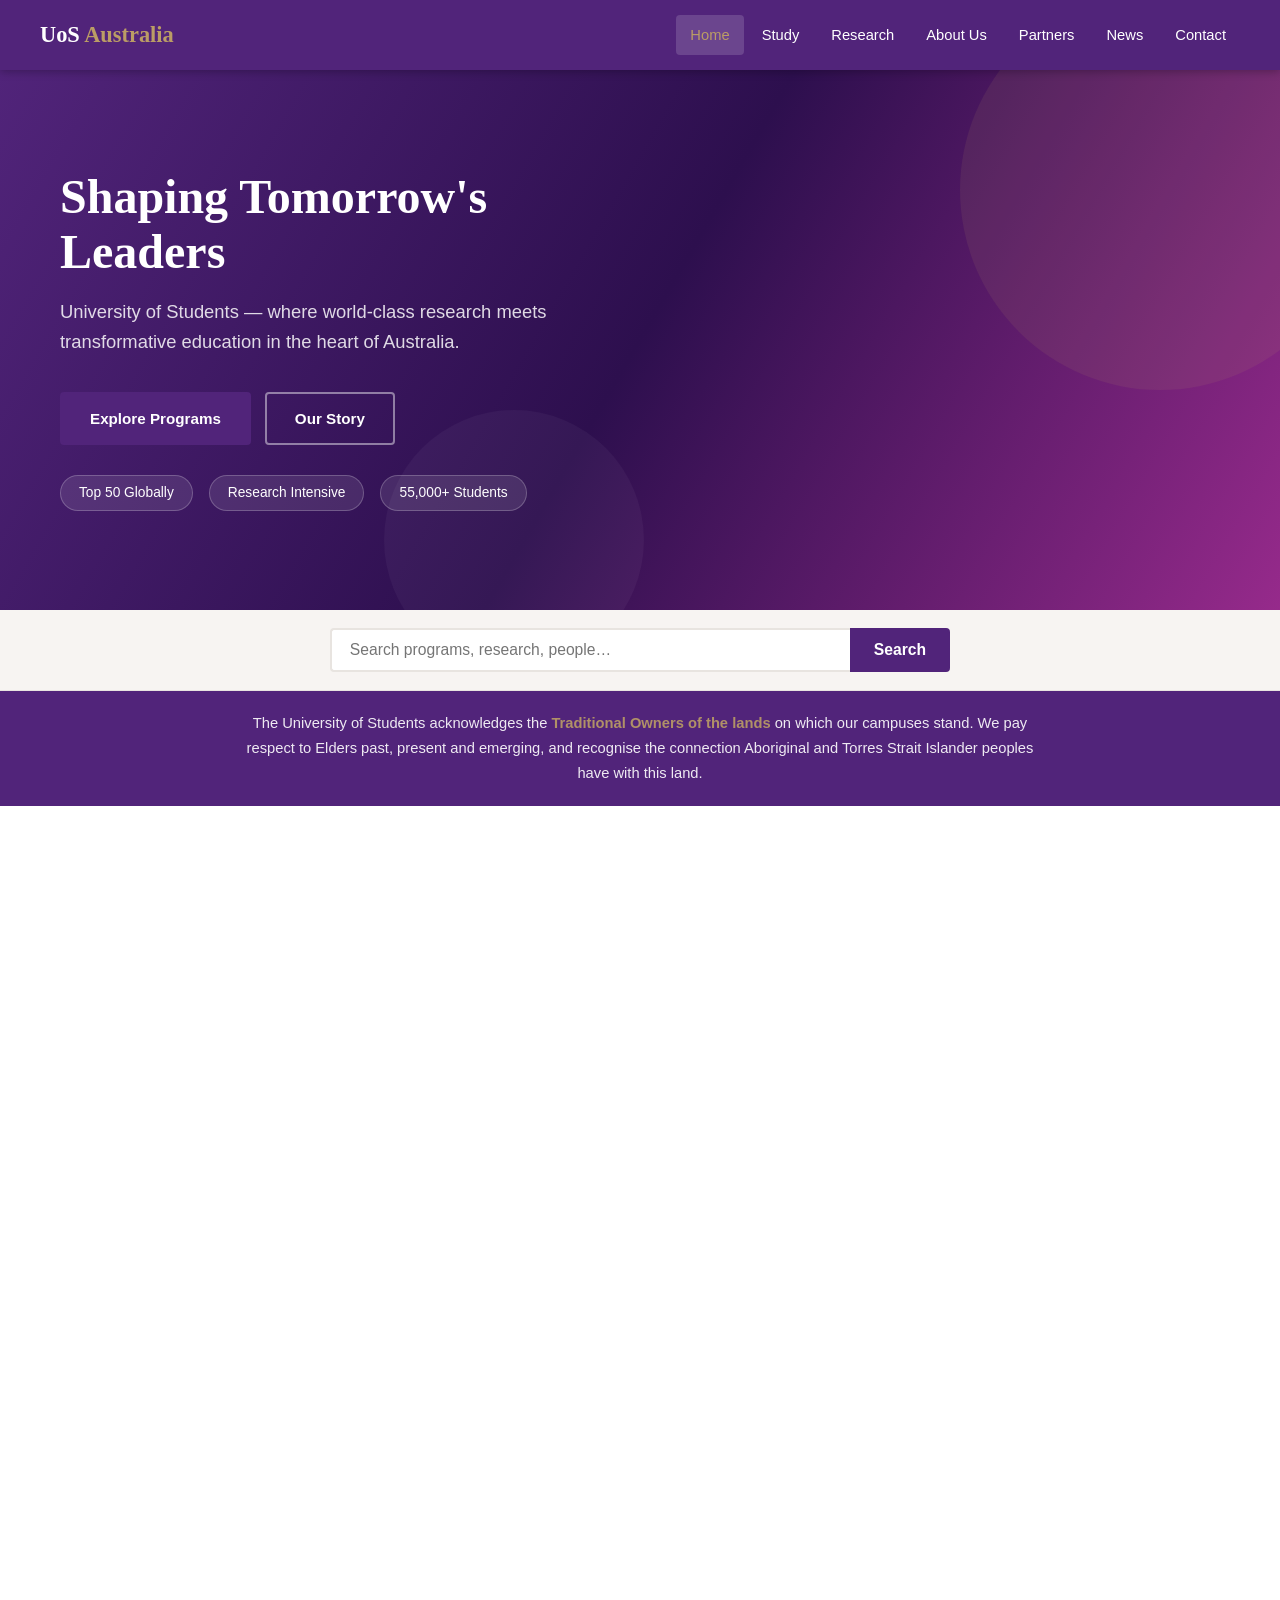
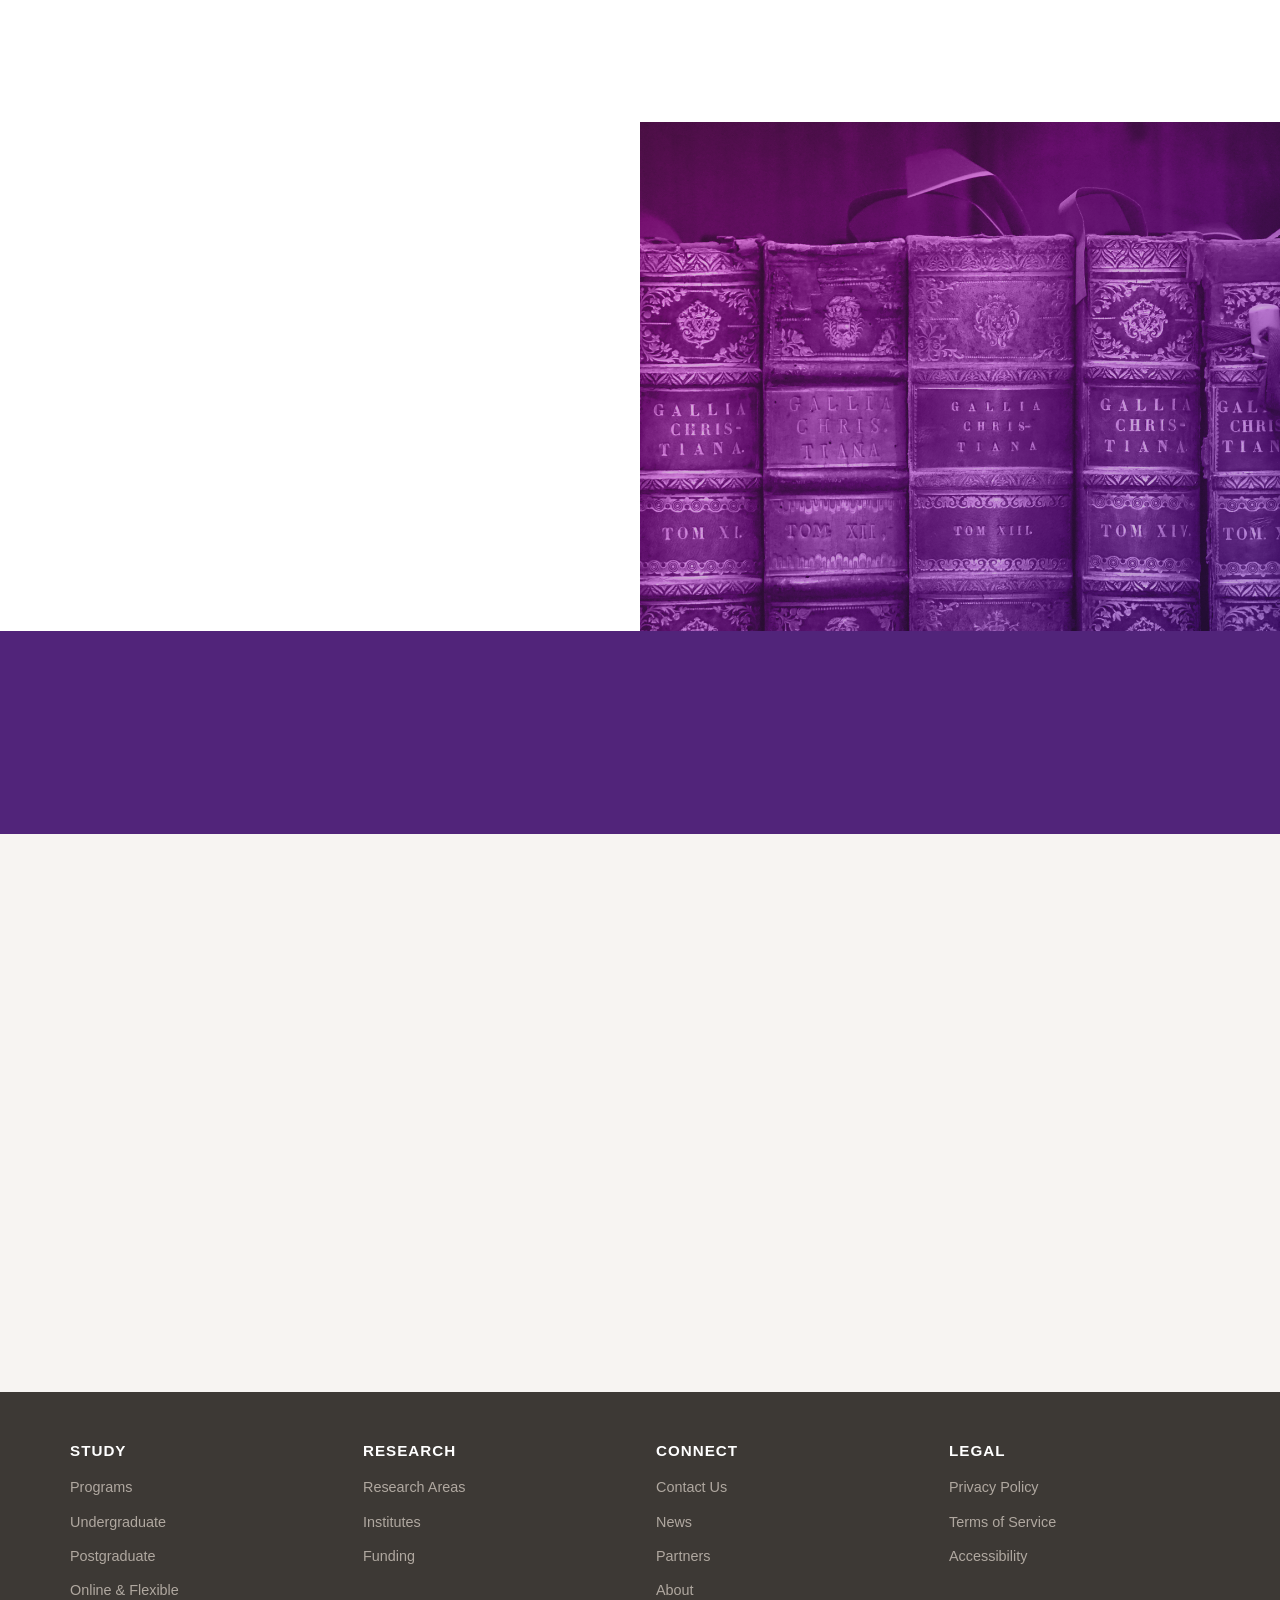
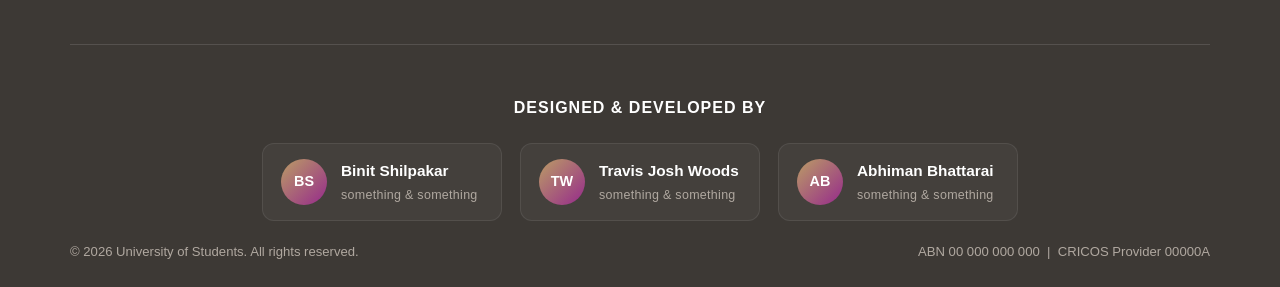
==== commit 90ead84e: "update" ====
--- a/index2.html
+++ b/index2.html
@@ -407,50 +407,104 @@
         </div>
     </section>
 
-    <!-- News -->
-    <section class="news-strip" id="news">
-        <div style="max-width:1140px; margin:0 auto; padding:0;">
-            <div class="strip-header reveal">
-                <div>
-                    <div class="gold-bar"></div>
-                    <h2 class="section-title">Latest News</h2>
-                </div>
-                <a href="pages/news.html" class="btn btn-outline">All News</a>
+ <section class="news-strip" id="news">
+
+    <div style="max-width:1140px; margin:0 auto; padding:0;">
+
+        <div class="strip-header reveal">
+            <div>
+                <div class="gold-bar"></div>
+                <h2 class="section-title">Latest News</h2>
             </div>
-            <div class="news-grid">
-                <div class="news-card reveal">
-                    <div class="news-card-img">
-                        <svg viewBox="0 0 24 24"><circle cx="12" cy="8" r="4"/><path d="M12 14c-5 0-8 2-8 3v1h16v-1c0-1-3-3-8-3z"/></svg>
-                    </div>
-                    <div class="news-card-body">
-                        <span class="news-tag">Research</span>
-                        <h3>UoS Scientists Awarded National Research Grant</h3>
-                        <p class="news-date">May 12, 2026</p>
-                    </div>
-                </div>
-                <div class="news-card reveal reveal-delay-1">
-                    <div class="news-card-img">
-                        <svg viewBox="0 0 24 24"><path d="M22 10v6M2 10l10-5 10 5-10 5-10-5z"/><path d="M6 12v5c0 1.657 2.686 3 6 3s6-1.343 6-3v-5"/></svg>
-                    </div>
-                    <div class="news-card-body">
-                        <span class="news-tag">Graduation</span>
-                        <h3>Class of 2026 Graduation Ceremony Announced</h3>
-                        <p class="news-date">May 8, 2026</p>
-                    </div>
-                </div>
-                <div class="news-card reveal reveal-delay-2">
-                    <div class="news-card-img">
-                        <svg viewBox="0 0 24 24"><circle cx="12" cy="12" r="10"/><path d="M2 12h20M12 2a15.3 15.3 0 0 1 4 10 15.3 15.3 0 0 1-4 10 15.3 15.3 0 0 1-4-10 15.3 15.3 0 0 1 4-10z"/></svg>
-                    </div>
-                    <div class="news-card-body">
-                        <span class="news-tag">Partnerships</span>
-                        <h3>New International Exchange Programs Open for 2027</h3>
-                        <p class="news-date">April 30, 2026</p>
-                    </div>
-                </div>
-            </div>
-        </div>
-    </section>
+
+            <a href="pages/news.html" class="btn btn-outline">
+                All News
+            </a>
+        </div>
+
+        <div class="news-grid">
+
+            <!-- Article 1 -->
+            <a href="pages/news.html#modalLatest1"
+               class="news-card reveal">
+
+                <div class="news-card-img">
+                    <svg viewBox="0 0 24 24">
+                        <circle cx="12" cy="8" r="4"/>
+                        <path d="M12 14c-5 0-8 2-8 3v1h16v-1c0-1-3-3-8-3z"/>
+                    </svg>
+                </div>
+
+                <div class="news-card-body">
+                    <span class="news-tag">Research</span>
+
+                    <h3>
+                        UoS Scientists Awarded National Research Grant
+                    </h3>
+
+                    <p class="news-date">
+                        May 12, 2026
+                    </p>
+                </div>
+
+            </a>
+
+            <!-- Article 2 -->
+            <a href="pages/news.html#modalLatest2"
+               class="news-card reveal reveal-delay-1">
+
+                <div class="news-card-img">
+                    <svg viewBox="0 0 24 24">
+                        <path d="M22 10v6M2 10l10-5 10 5-10 5-10-5z"/>
+                        <path d="M6 12v5c0 1.657 2.686 3 6 3s6-1.343 6-3v-5"/>
+                    </svg>
+                </div>
+
+                <div class="news-card-body">
+                    <span class="news-tag">Graduation</span>
+
+                    <h3>
+                        Class of 2026 Graduation Ceremony Announced
+                    </h3>
+
+                    <p class="news-date">
+                        May 8, 2026
+                    </p>
+                </div>
+
+            </a>
+
+            <!-- Article 3 -->
+            <a href="pages/news.html#modalLatest3"
+               class="news-card reveal reveal-delay-2">
+
+                <div class="news-card-img">
+                    <svg viewBox="0 0 24 24">
+                        <circle cx="12" cy="12" r="10"/>
+                        <path d="M2 12h20"/>
+                        <path d="M12 2a15.3 15.3 0 0 1 4 10 15.3 15.3 0 0 1-4 10 15.3 15.3 0 0 1-4-10 15.3 15.3 0 0 1 4-10z"/>
+                    </svg>
+                </div>
+
+                <div class="news-card-body">
+                    <span class="news-tag">Partnerships</span>
+
+                    <h3>
+                        New International Exchange Programs Open for 2027
+                    </h3>
+
+                    <p class="news-date">
+                        April 30, 2026
+                    </p>
+                </div>
+
+            </a>
+
+        </div>
+
+    </div>
+
+</section>
 
  <footer class="site-footer">
 
@@ -524,7 +578,7 @@
             <a class="creator-card" href="#">
                 <span class="creator-avatar">AB</span>
                 <div class="creator-info">
-                    <strong>Ahiman Bhattarai</strong>
+                    <strong>Abhiman Bhattarai</strong>
                     <small>something &amp; something</small>
                 </div>
             </a>
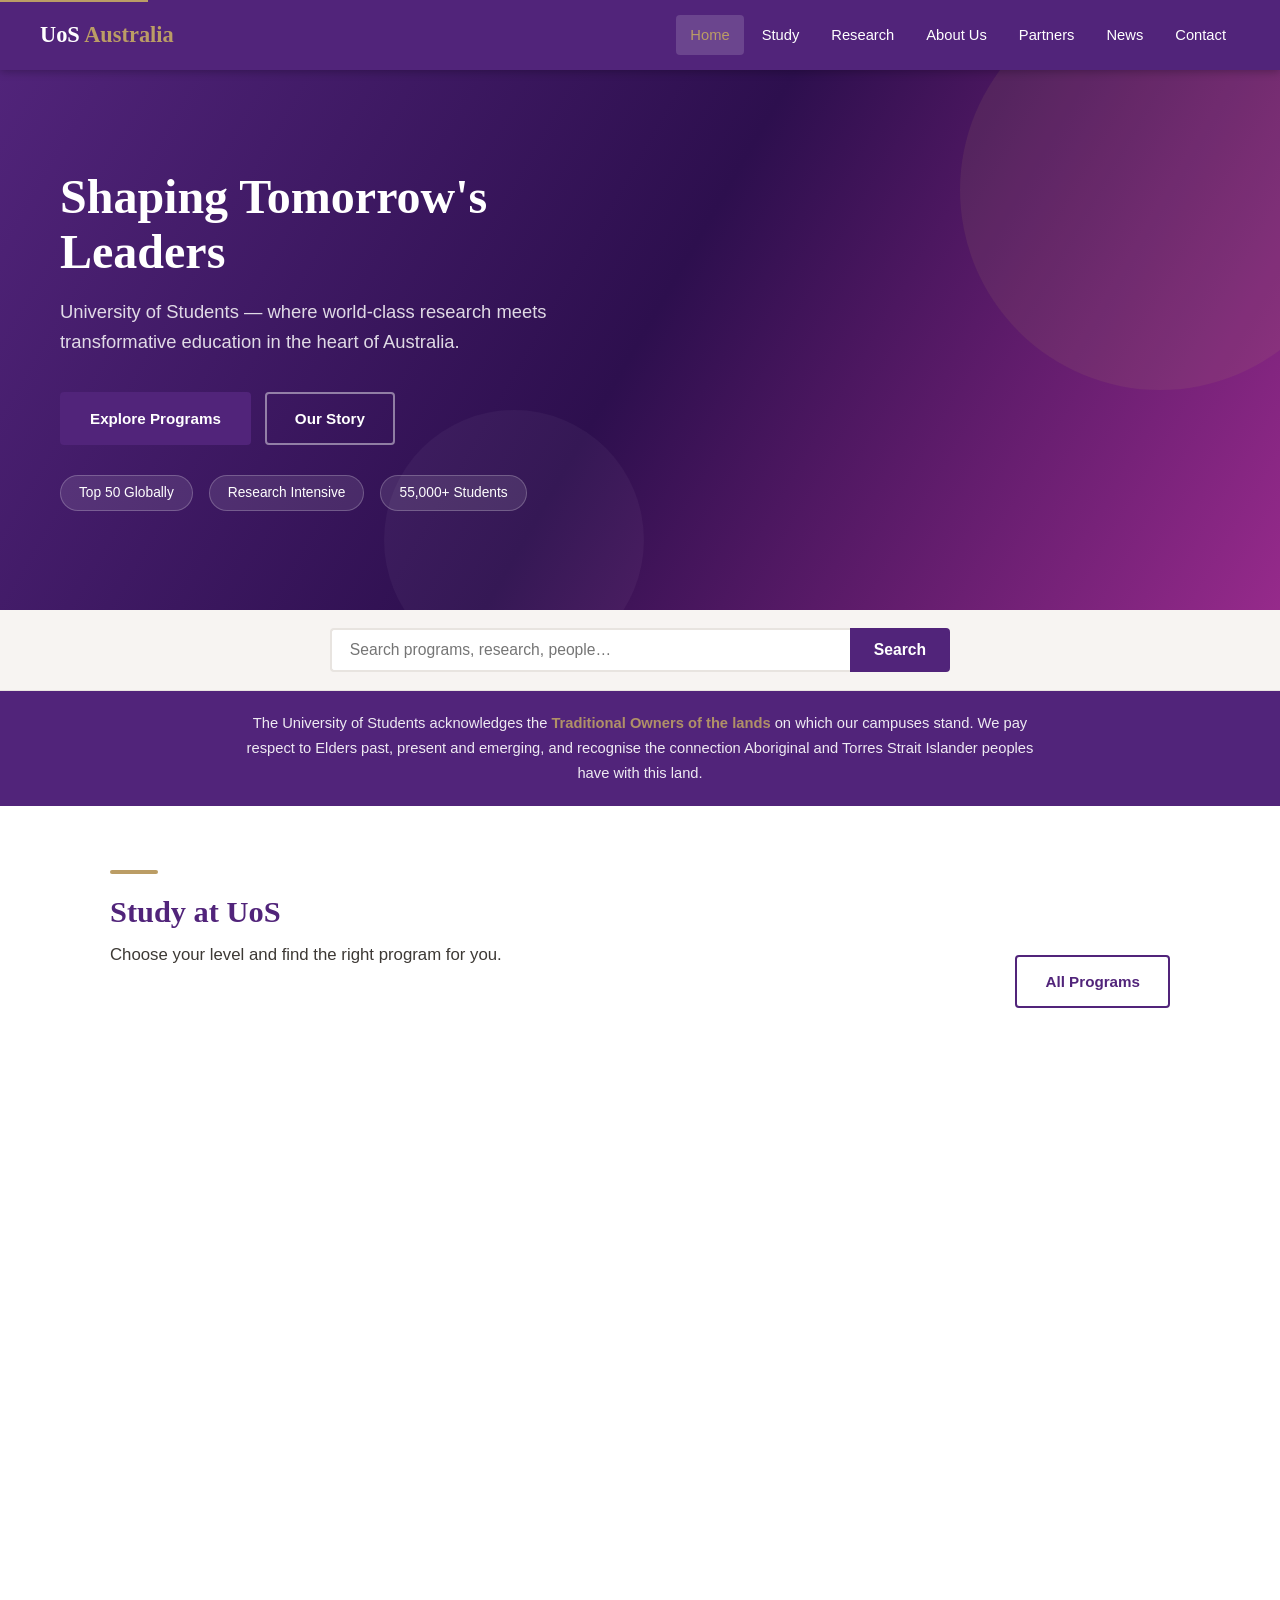
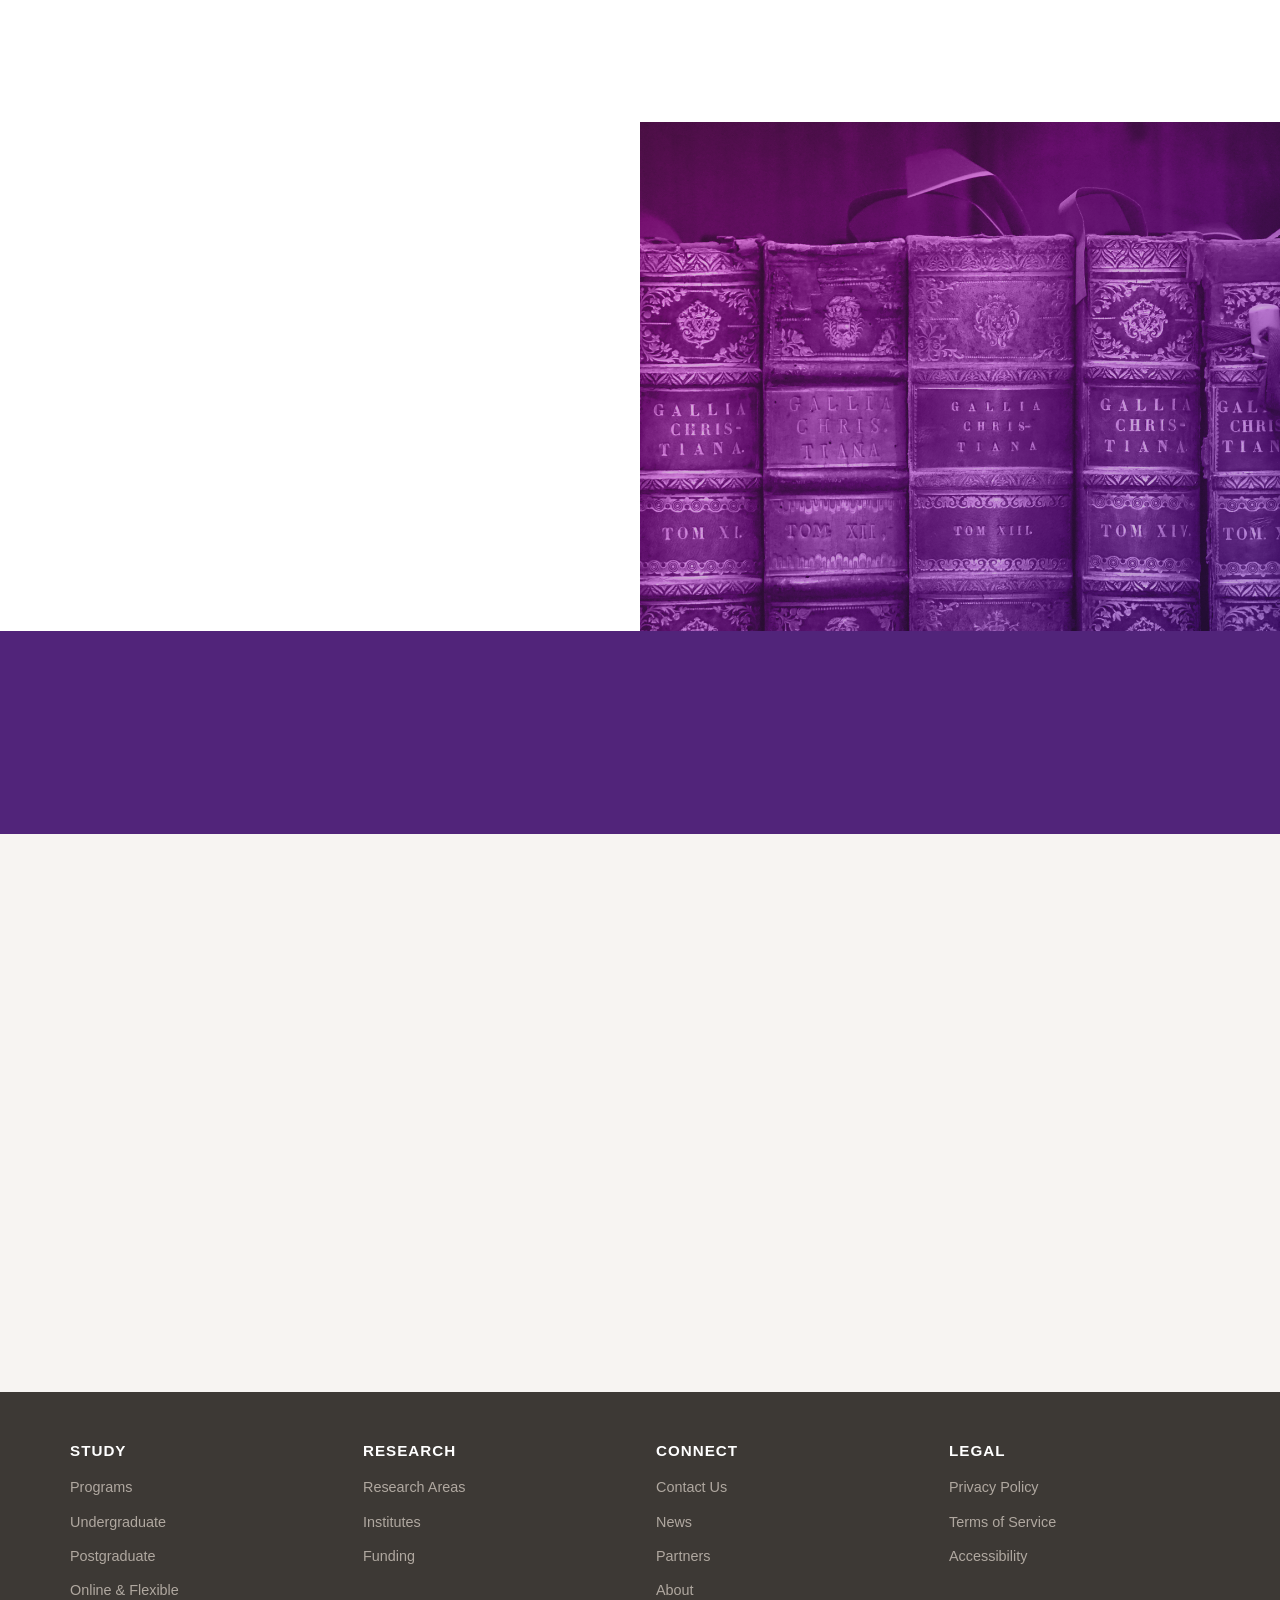
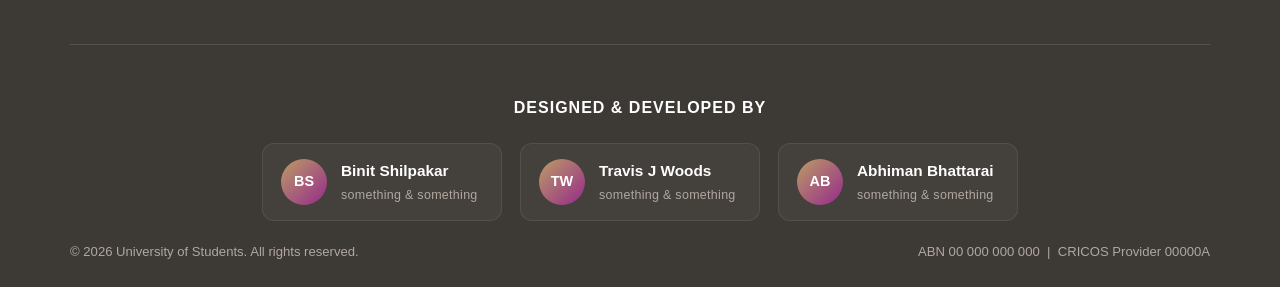
==== commit 71fe9b71: "made website more efficent create js" ====
--- a/index2.html
+++ b/index2.html
@@ -247,8 +247,11 @@
 </head>
 <body>
 
+    <a class="skip-link" href="#main">Skip to content</a>
+
     <header class="navbar">
-        <div class="nav-logo">UoS <span style="color:var(--gold)">Australia</span></div>
+        <a class="nav-logo" href="index2.html">UoS <span style="color:var(--gold)">Australia</span></a>
+        <button class="nav-toggle" aria-label="Toggle navigation" aria-expanded="false"><span></span><span></span><span></span></button>
         <nav>
             <ul class="nav-links">
                 <li><a href="index2.html" class="active">Home</a></li>
@@ -279,6 +282,8 @@
         </div>
     </section>
 
+    <main id="main">
+
     <div class="search-bar">
         <input type="search" placeholder="Search programs, research, people…" id="siteSearch" />
         <button>Search</button>
@@ -506,7 +511,9 @@
 
 </section>
 
- <footer class="site-footer">
+</main>
+
+<footer class="site-footer">
 
     <div class="footer-container">
 
@@ -570,7 +577,7 @@
             <a class="creator-card" href="#">
                 <span class="creator-avatar">TW</span>
                 <div class="creator-info">
-                    <strong>Travis Josh Woods</strong>
+                    <strong>Travis J Woods</strong>
                     <small>something &amp; something</small>
                 </div>
             </a>
@@ -596,20 +603,7 @@
 
 
     <script>
-        /* Scroll-reveal (forward + reverse) */
-        var revealObserver = new IntersectionObserver(function(entries) {
-            entries.forEach(function(entry) {
-                if (entry.isIntersecting) {
-                    entry.target.classList.add('visible');
-                } else {
-                    entry.target.classList.remove('visible');
-                }
-            });
-        }, { threshold: 0.12 });
-
-        document.querySelectorAll('.reveal').forEach(function(el) {
-            revealObserver.observe(el);
-        });
+        /* Reveal handled by shared.js */
 
         /* Counter animation — replays every time stats scroll into view */
         var countersRunning = false;
@@ -657,5 +651,6 @@
             });
         }
     </script>
+    <script src="js/shared.js"></script>
 </body>
 </html>
--- a/styles/styles2.css
+++ b/styles/styles2.css
@@ -106,20 +106,19 @@
 
 
 
+/* =============================================
+   NAVBAR
+============================================= */
 .navbar {
     position: sticky;
     top: 0;
     z-index: 1000;
-
     display: flex;
     align-items: center;
     justify-content: space-between;
-
     padding: 0 40px;
     height: var(--nav-height);
-
     background-color: var(--purple-dark);
-
     box-shadow: 0 2px 8px rgba(0,0,0,0.25);
 }
 
@@ -129,6 +128,7 @@
     font-weight: bold;
     color: var(--white);
     cursor: pointer;
+    text-decoration: none;
 }
 
 .nav-links {
@@ -139,20 +139,14 @@
 
 .nav-links li a {
     display: block;
-
     padding: 8px 14px;
-
-    color: var(--white);
-
+    color: var(--white);
     font-size: 0.92rem;
     font-weight: 500;
-
     border-radius: 4px;
-
     transition:
         background var(--transition),
         color var(--transition);
-
     text-decoration: none;
 }
 
@@ -162,8 +156,35 @@
     color: var(--gold);
 }
 
-
-
+/* Mobile hamburger */
+.nav-toggle {
+    display: none;
+    flex-direction: column;
+    gap: 5px;
+    background: none;
+    border: none;
+    cursor: pointer;
+    padding: 4px;
+}
+
+.nav-toggle span {
+    display: block;
+    width: 24px;
+    height: 2px;
+    background: var(--white);
+    border-radius: 2px;
+    transition: transform 0.3s ease, opacity 0.3s ease;
+}
+
+.nav-toggle.open span:nth-child(1) { transform: translateY(7px) rotate(45deg); }
+.nav-toggle.open span:nth-child(2) { opacity: 0; }
+.nav-toggle.open span:nth-child(3) { transform: translateY(-7px) rotate(-45deg); }
+
+
+
+/* =============================================
+   PAGE HERO (shared)
+============================================= */
 .page-hero {
     background:
         linear-gradient(
@@ -171,29 +192,21 @@
             var(--purple-dark) 60%,
             var(--purple-mid) 100%
         );
-
-    color: var(--white);
-
+    color: var(--white);
     padding: 70px 40px 60px;
-
     position: relative;
     overflow: hidden;
 }
 
 .page-hero::after {
     content: '';
-
     position: absolute;
     bottom: -30px;
     right: -30px;
-
     width: 220px;
     height: 220px;
-
     border-radius: 50%;
-
     background: rgba(255,255,255,0.05);
-
     pointer-events: none;
 }
 
@@ -211,12 +224,13 @@
 
 
 
+/* =============================================
+   BREADCRUMB
+============================================= */
 .breadcrumb {
     background-color: var(--off-white);
     border-bottom: 1px solid var(--grey-light);
-
     padding: 10px 40px;
-
     font-size: 0.85rem;
     color: var(--grey-mid);
 }
@@ -235,6 +249,9 @@
 
 
 
+/* =============================================
+   LAYOUT UTILITIES
+============================================= */
 .container {
     max-width: 1140px;
     margin: 0 auto;
@@ -256,36 +273,28 @@
 .gold-bar {
     width: 48px;
     height: 4px;
-
     background-color: var(--gold);
-
     margin-bottom: 20px;
-
     border-radius: 2px;
 }
 
 
+/* =============================================
+   BUTTONS
+============================================= */
 .btn {
     display: inline-block;
-
     padding: 12px 28px;
-
     border-radius: 4px;
-
     font-size: 0.95rem;
     font-weight: 600;
-
     cursor: pointer;
-
     transition:
         background var(--transition),
         transform 0.1s ease,
         box-shadow var(--transition);
-
     border: 2px solid transparent;
-
-    text-decoration: none;
-
+    text-decoration: none;
     font-family: var(--font-body);
 }
 
@@ -319,38 +328,32 @@
 
 
 
+/* =============================================
+   FOOTER
+============================================= */
 .site-footer {
     background-color: var(--grey-dark);
     color: var(--grey-light);
-
     padding: 50px 40px 24px;
 }
 
 .footer-container {
     max-width: 1140px;
-
     margin: 0 auto;
-
     display: grid;
     grid-template-columns: repeat(4, 1fr);
-
     gap: 32px;
-
     padding-bottom: 32px;
-
     border-bottom: 1px solid rgba(255,255,255,0.12);
 }
 
 .footer-col h3 {
     color: var(--white);
-
     font-size: 0.95rem;
     font-family: var(--font-body);
     font-weight: 700;
-
     text-transform: uppercase;
     letter-spacing: 1px;
-
     margin-bottom: 14px;
 }
 
@@ -360,11 +363,8 @@
 
 .footer-col ul li a {
     color: var(--grey-mid);
-
     font-size: 0.9rem;
-
     transition: color var(--transition);
-
     text-decoration: none;
 }
 
@@ -375,16 +375,12 @@
 
 .footer-bottom {
     max-width: 1140px;
-
     margin: 20px auto 0;
-
     display: flex;
     justify-content: space-between;
     align-items: center;
-
     font-size: 0.82rem;
     color: var(--grey-mid);
-
     flex-wrap: wrap;
     gap: 8px;
 }
@@ -419,56 +415,36 @@
     display: flex;
     align-items: center;
     gap: 14px;
-
     min-width: 240px;
-
     padding: 14px 18px;
-
     background: rgba(255,255,255,0.04);
-
     border: 1px solid rgba(255,255,255,0.08);
-
     border-radius: 12px;
-
     transition:
         transform 0.25s ease,
         background 0.25s ease,
         border-color 0.25s ease;
-
     text-decoration: none;
 }
 
 .creator-card:hover {
     transform: translateY(-3px);
-
     background: rgba(255,255,255,0.08);
-
     border-color: var(--gold);
-
     text-decoration: none;
 }
 
 .creator-avatar {
     width: 46px;
     height: 46px;
-
     border-radius: 50%;
-
-    background: linear-gradient(
-        135deg,
-        var(--gold),
-        var(--purple-mid)
-    );
-
-    color: var(--white);
-
+    background: linear-gradient(135deg, var(--gold), var(--purple-mid));
+    color: var(--white);
     display: flex;
     align-items: center;
     justify-content: center;
-
     font-size: 0.9rem;
     font-weight: 700;
-
     flex-shrink: 0;
 }
 
@@ -489,25 +465,14 @@
     letter-spacing: 0.3px;
 }
 
-@media (max-width: 768px) {
-
-    .footer-creators-list {
-        flex-direction: column;
-        align-items: center;
-    }
-
-    .creator-card {
-        width: 100%;
-        max-width: 340px;
-    }
-
-}
-
+
+
+/* =============================================
+   SCROLL REVEAL ANIMATIONS
+============================================= */
 .reveal {
     opacity: 0;
-
     transform: translateY(38px);
-
     transition:
         opacity 0.9s cubic-bezier(0.22, 1, 0.36, 1),
         transform 0.9s cubic-bezier(0.22, 1, 0.36, 1);
@@ -518,35 +483,15 @@
     transform: translateY(0);
 }
 
-/* Stagger Delays */
-
-.reveal-delay-1 {
-    transition-delay: 0.13s;
-}
-
-.reveal-delay-2 {
-    transition-delay: 0.26s;
-}
-
-.reveal-delay-3 {
-    transition-delay: 0.39s;
-}
-
-.reveal-delay-4 {
-    transition-delay: 0.52s;
-}
-
-.reveal-delay-5 {
-    transition-delay: 0.65s;
-}
-
-
+.reveal-delay-1 { transition-delay: 0.13s; }
+.reveal-delay-2 { transition-delay: 0.26s; }
+.reveal-delay-3 { transition-delay: 0.39s; }
+.reveal-delay-4 { transition-delay: 0.52s; }
+.reveal-delay-5 { transition-delay: 0.65s; }
 
 .hero-reveal {
     opacity: 0;
-
     transform: translateY(30px);
-
     animation:
         heroFadeUp
         1.1s
@@ -554,26 +499,264 @@
         forwards;
 }
 
-.hero-reveal-delay-1 {
-    animation-delay: 0.18s;
-}
-
-.hero-reveal-delay-2 {
-    animation-delay: 0.36s;
-}
-
-.hero-reveal-delay-3 {
-    animation-delay: 0.54s;
-}
+.hero-reveal-delay-1 { animation-delay: 0.18s; }
+.hero-reveal-delay-2 { animation-delay: 0.36s; }
+.hero-reveal-delay-3 { animation-delay: 0.54s; }
 
 @keyframes heroFadeUp {
-    from {
-        opacity: 0;
-        transform: translateY(30px);
-    }
-
-    to {
-        opacity: 1;
-        transform: translateY(0);
-    }
-}+    from { opacity: 0; transform: translateY(30px); }
+    to   { opacity: 1; transform: translateY(0); }
+}
+
+
+
+/* =============================================
+   SKIP TO CONTENT (accessibility)
+============================================= */
+.skip-link {
+    position: absolute;
+    top: -40px;
+    left: 0;
+    background: var(--gold);
+    color: var(--grey-dark);
+    padding: 8px 16px;
+    font-weight: 700;
+    z-index: 9999;
+    transition: top 0.2s;
+}
+.skip-link:focus { top: 0; }
+
+
+
+/* =============================================
+   RESEARCH PAGE
+============================================= */
+.research-articles {
+    max-width: 1140px;
+    margin: 0 auto;
+    padding: 64px 40px;
+}
+
+.research-article-grid {
+    display: grid;
+    grid-template-columns: 1fr 1fr;
+    gap: 48px;
+    align-items: center;
+    margin-bottom: 72px;
+}
+
+.research-article-grid:last-child { margin-bottom: 0; }
+
+.research-article-grid.reverse { direction: rtl; }
+.research-article-grid.reverse > * { direction: ltr; }
+
+.research-img {
+    border-radius: 8px;
+    overflow: hidden;
+    box-shadow: var(--shadow-lg);
+    aspect-ratio: 4/3;
+    background: linear-gradient(135deg, var(--purple-light), var(--purple-200));
+}
+
+.research-img img {
+    width: 100%;
+    height: 100%;
+    object-fit: cover;
+}
+
+.research-text h2 {
+    font-size: 1.7rem;
+    margin-bottom: 16px;
+    color: var(--purple-dark);
+}
+
+.research-text p {
+    color: var(--grey-dark);
+    font-size: 1rem;
+    line-height: 1.75;
+    margin-bottom: 24px;
+}
+
+.research-stats-banner {
+    background: var(--purple-dark);
+    padding: 56px 40px;
+}
+
+.research-stats-inner {
+    max-width: 1140px;
+    margin: 0 auto;
+    display: grid;
+    grid-template-columns: repeat(3, 1fr);
+    gap: 32px;
+    text-align: center;
+}
+
+.research-stat h2 {
+    color: var(--gold);
+    font-size: 2.4rem;
+    margin-bottom: 8px;
+}
+
+.research-stat p {
+    color: rgba(255,255,255,0.75);
+    font-size: 0.92rem;
+    line-height: 1.5;
+}
+
+.research-areas {
+    background: var(--off-white);
+    padding: 64px 40px;
+}
+
+.research-areas-inner {
+    max-width: 1140px;
+    margin: 0 auto;
+}
+
+.research-areas-grid {
+    display: grid;
+    grid-template-columns: repeat(3, 1fr);
+    gap: 20px;
+    margin-top: 36px;
+}
+
+.research-area-card {
+    background: var(--white);
+    border: 1px solid var(--grey-light);
+    border-radius: 8px;
+    padding: 28px 24px;
+    transition: transform var(--transition), box-shadow var(--transition), border-color var(--transition);
+}
+
+.research-area-card:hover {
+    transform: translateY(-4px);
+    box-shadow: var(--shadow-lg);
+    border-color: var(--purple-dark);
+}
+
+.research-area-icon {
+    width: 48px;
+    height: 48px;
+    border-radius: 50%;
+    background: var(--purple-light);
+    display: flex;
+    align-items: center;
+    justify-content: center;
+    margin-bottom: 16px;
+}
+
+.research-area-icon svg {
+    width: 22px;
+    height: 22px;
+    stroke: var(--purple-dark);
+    fill: none;
+    stroke-width: 1.8;
+    stroke-linecap: round;
+    stroke-linejoin: round;
+}
+
+.research-area-card h3 {
+    font-size: 1rem;
+    font-family: var(--font-body);
+    font-weight: 700;
+    color: var(--purple-dark);
+    margin-bottom: 8px;
+}
+
+.research-area-card p {
+    font-size: 0.88rem;
+    color: var(--grey-dark);
+    line-height: 1.6;
+}
+
+
+
+/* =============================================
+   RESPONSIVE — MOBILE
+============================================= */
+@media (max-width: 900px) {
+
+    .navbar {
+        padding: 0 20px;
+        flex-wrap: wrap;
+        height: auto;
+        min-height: var(--nav-height);
+    }
+
+    .nav-toggle {
+        display: flex;
+    }
+
+    .nav-links {
+        display: none;
+        flex-direction: column;
+        align-items: flex-start;
+        width: 100%;
+        padding: 12px 0 16px;
+        gap: 2px;
+    }
+
+    .nav-links.open {
+        display: flex;
+    }
+
+    .nav-links li {
+        width: 100%;
+    }
+
+    .nav-links li a {
+        padding: 10px 8px;
+        font-size: 1rem;
+    }
+
+    .page-hero {
+        padding: 48px 20px 40px;
+    }
+
+    .page-hero h1 { font-size: 2rem; }
+
+    .breadcrumb { padding: 10px 20px; }
+
+    .footer-container {
+        grid-template-columns: 1fr 1fr;
+    }
+
+    .footer-creators-list {
+        flex-direction: column;
+        align-items: center;
+    }
+
+    .creator-card {
+        width: 100%;
+        max-width: 340px;
+    }
+
+    .research-article-grid {
+        grid-template-columns: 1fr;
+        gap: 24px;
+    }
+
+    .research-article-grid.reverse { direction: ltr; }
+
+    .research-stats-inner {
+        grid-template-columns: 1fr;
+        gap: 24px;
+    }
+
+    .research-areas-grid {
+        grid-template-columns: 1fr 1fr;
+    }
+}
+
+@media (max-width: 600px) {
+
+    .footer-container {
+        grid-template-columns: 1fr;
+    }
+
+    .research-areas-grid {
+        grid-template-columns: 1fr;
+    }
+
+    .site-footer { padding: 40px 20px 20px; }
+}
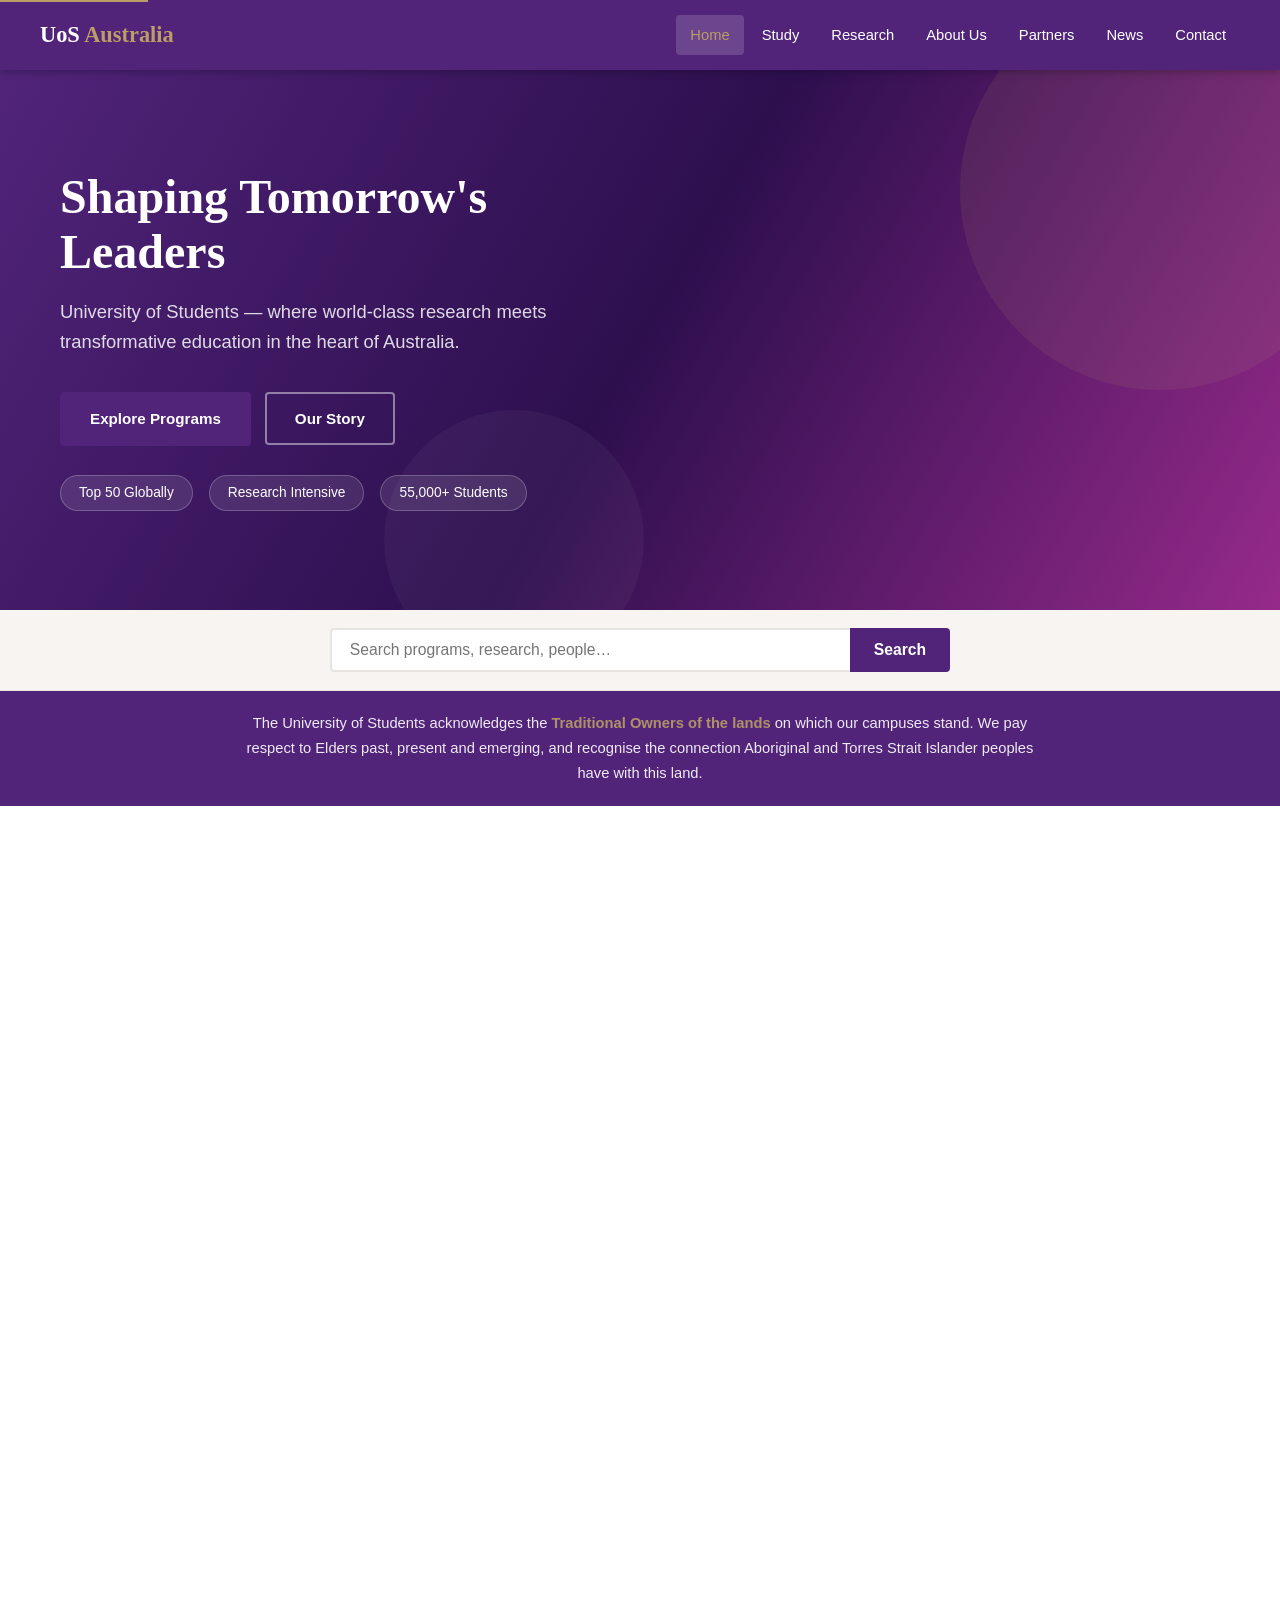
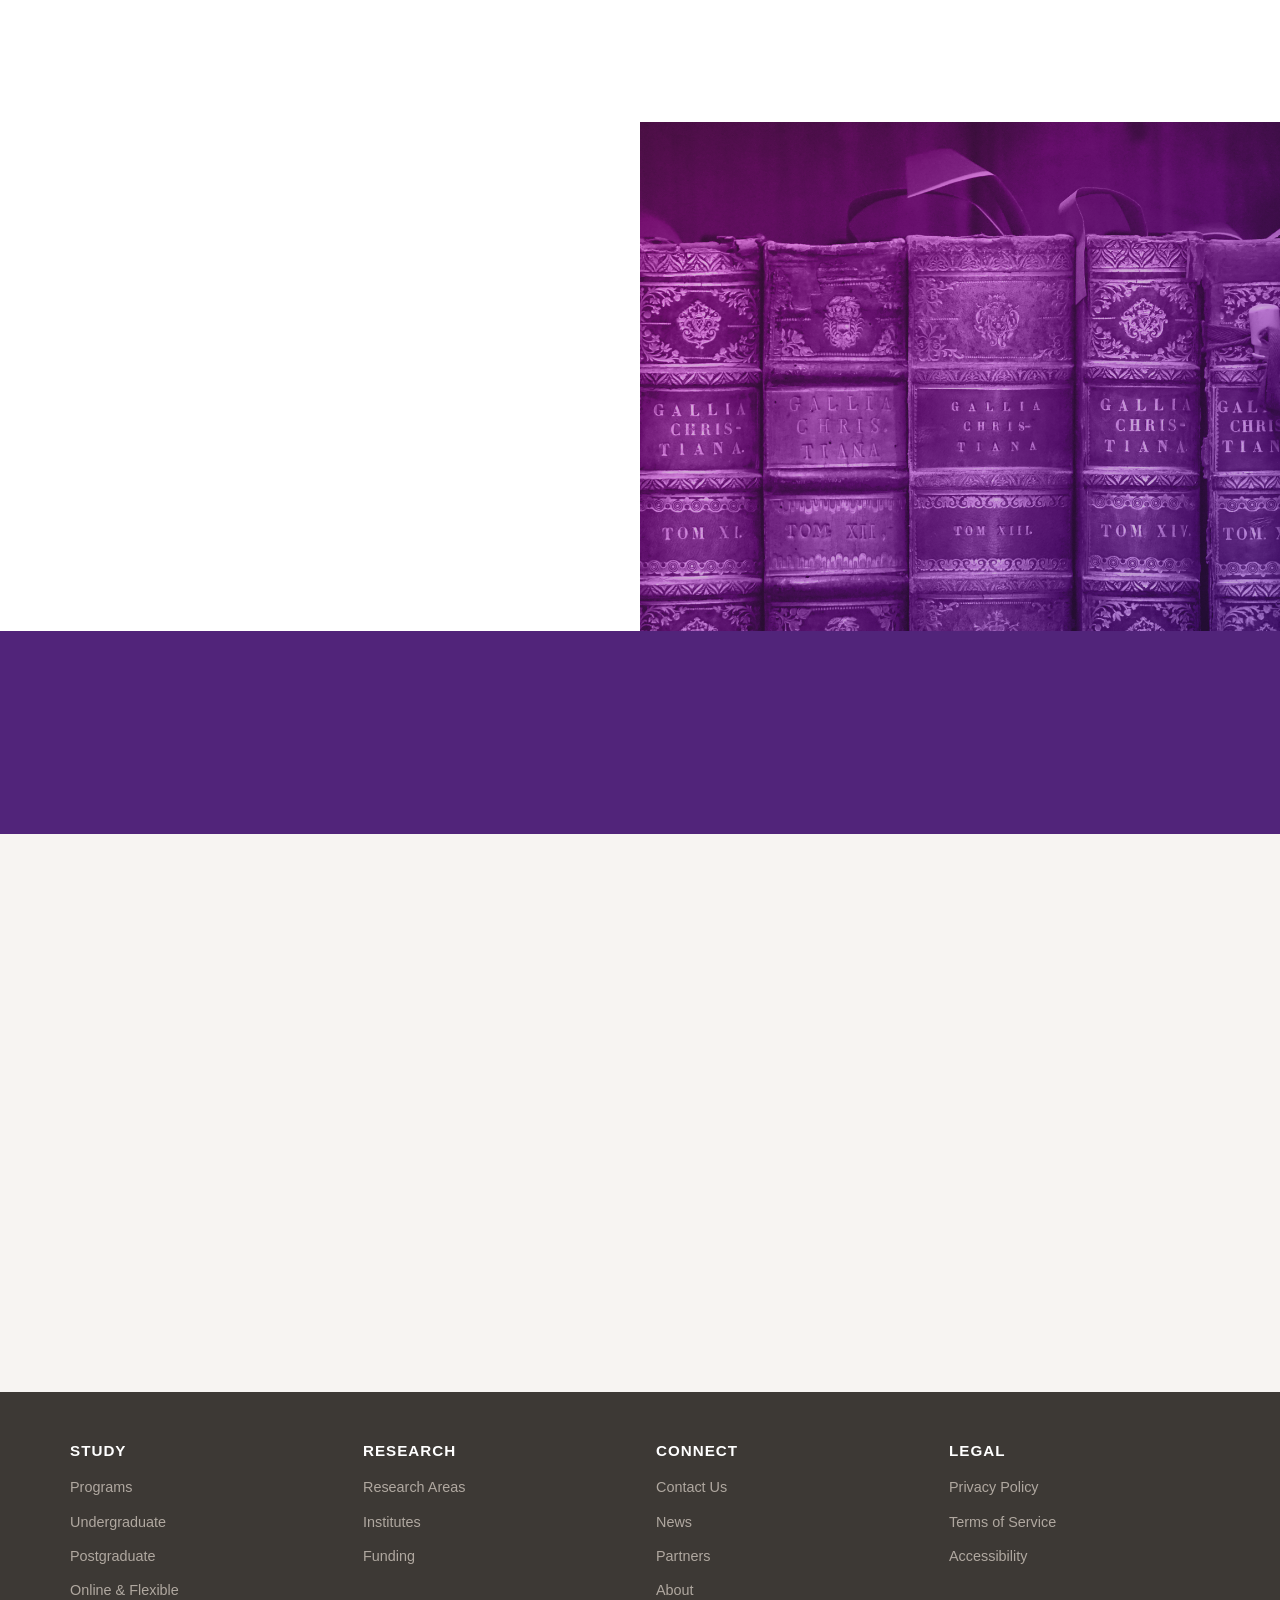
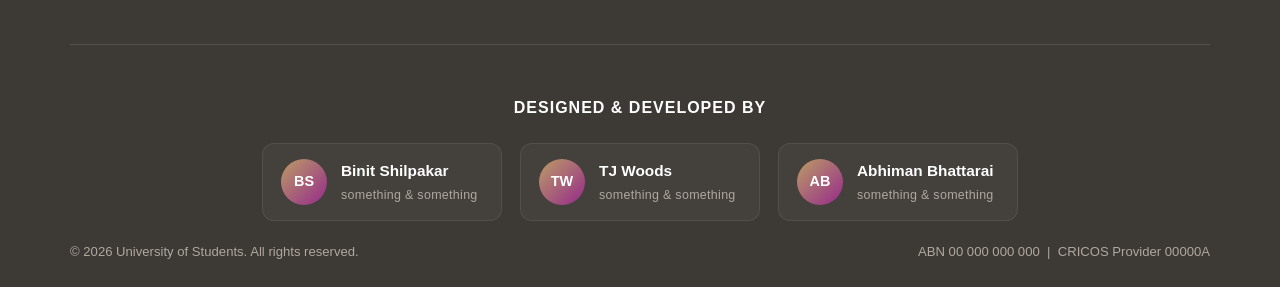
==== commit eb3d9c33: "Update index2.html" ====
--- a/index2.html
+++ b/index2.html
@@ -577,7 +577,7 @@
             <a class="creator-card" href="#">
                 <span class="creator-avatar">TW</span>
                 <div class="creator-info">
-                    <strong>Travis J Woods</strong>
+                    <strong>TJ Woods</strong>
                     <small>something &amp; something</small>
                 </div>
             </a>
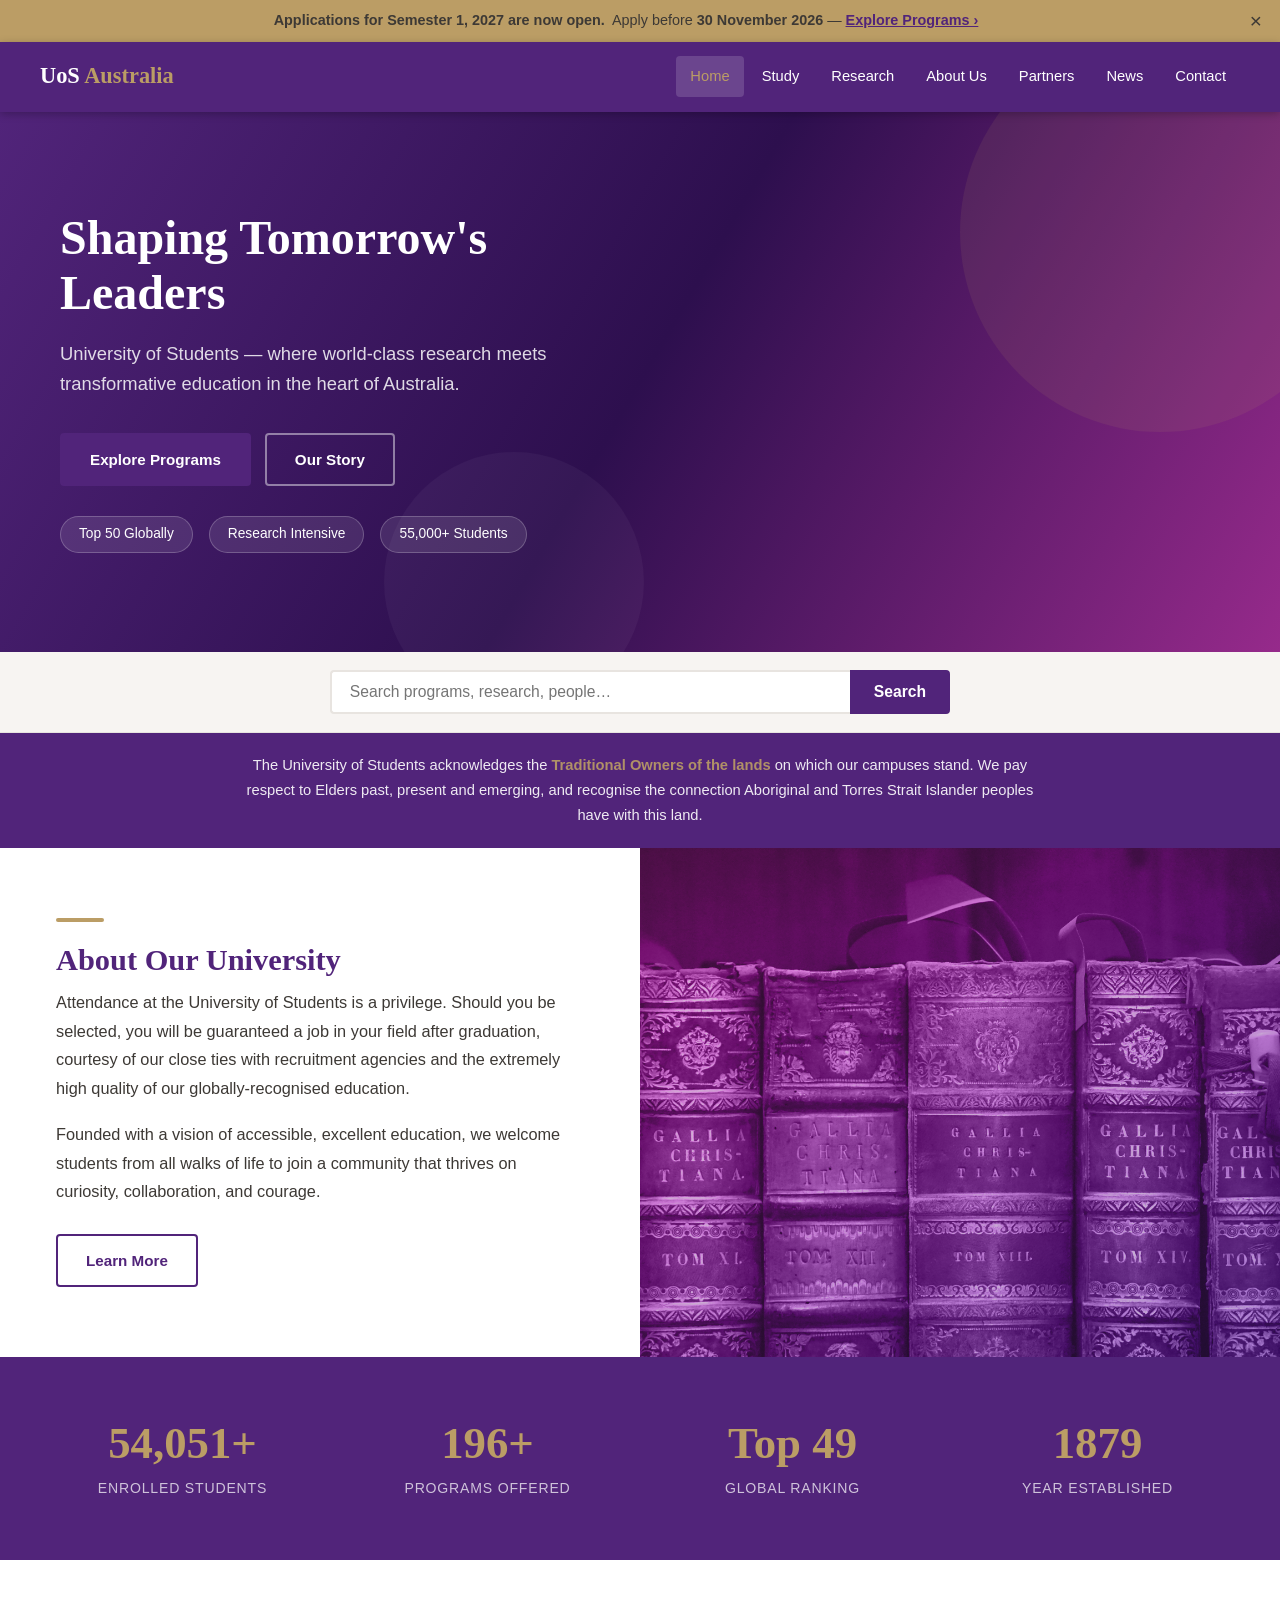
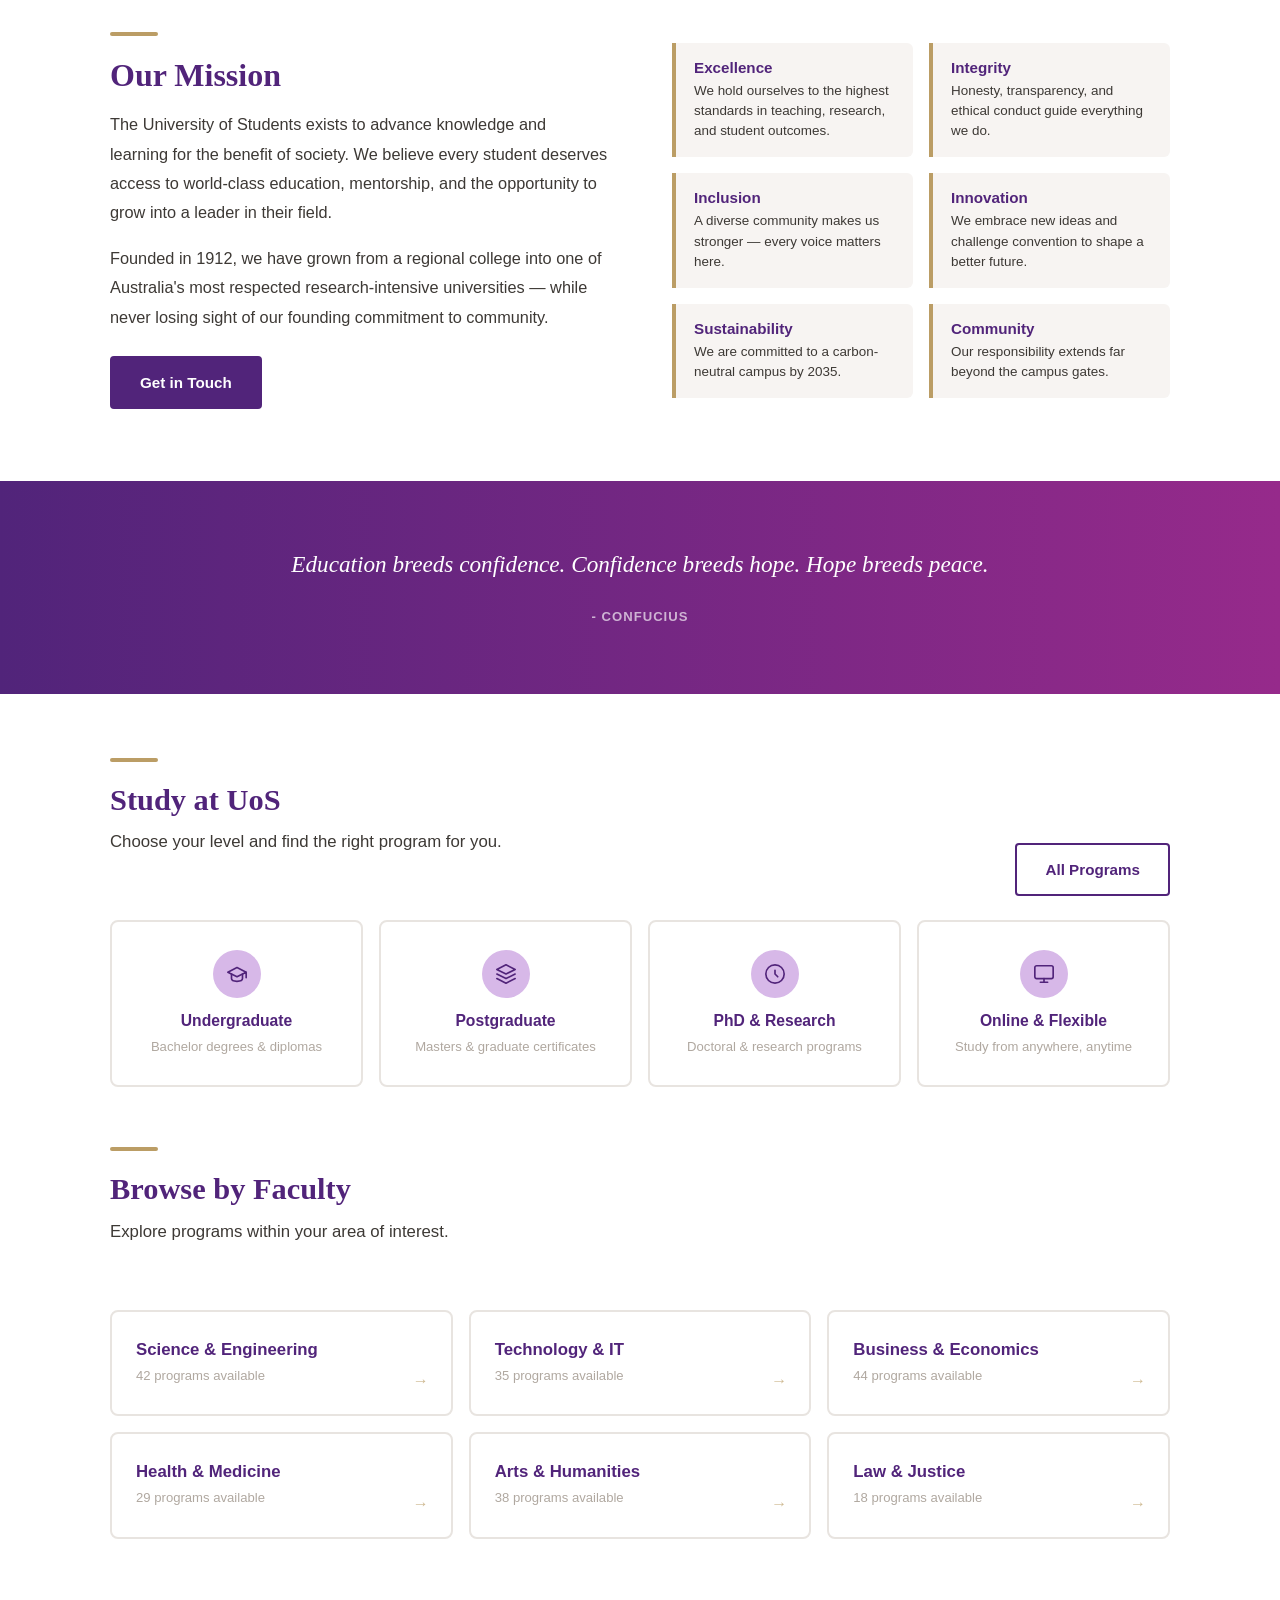
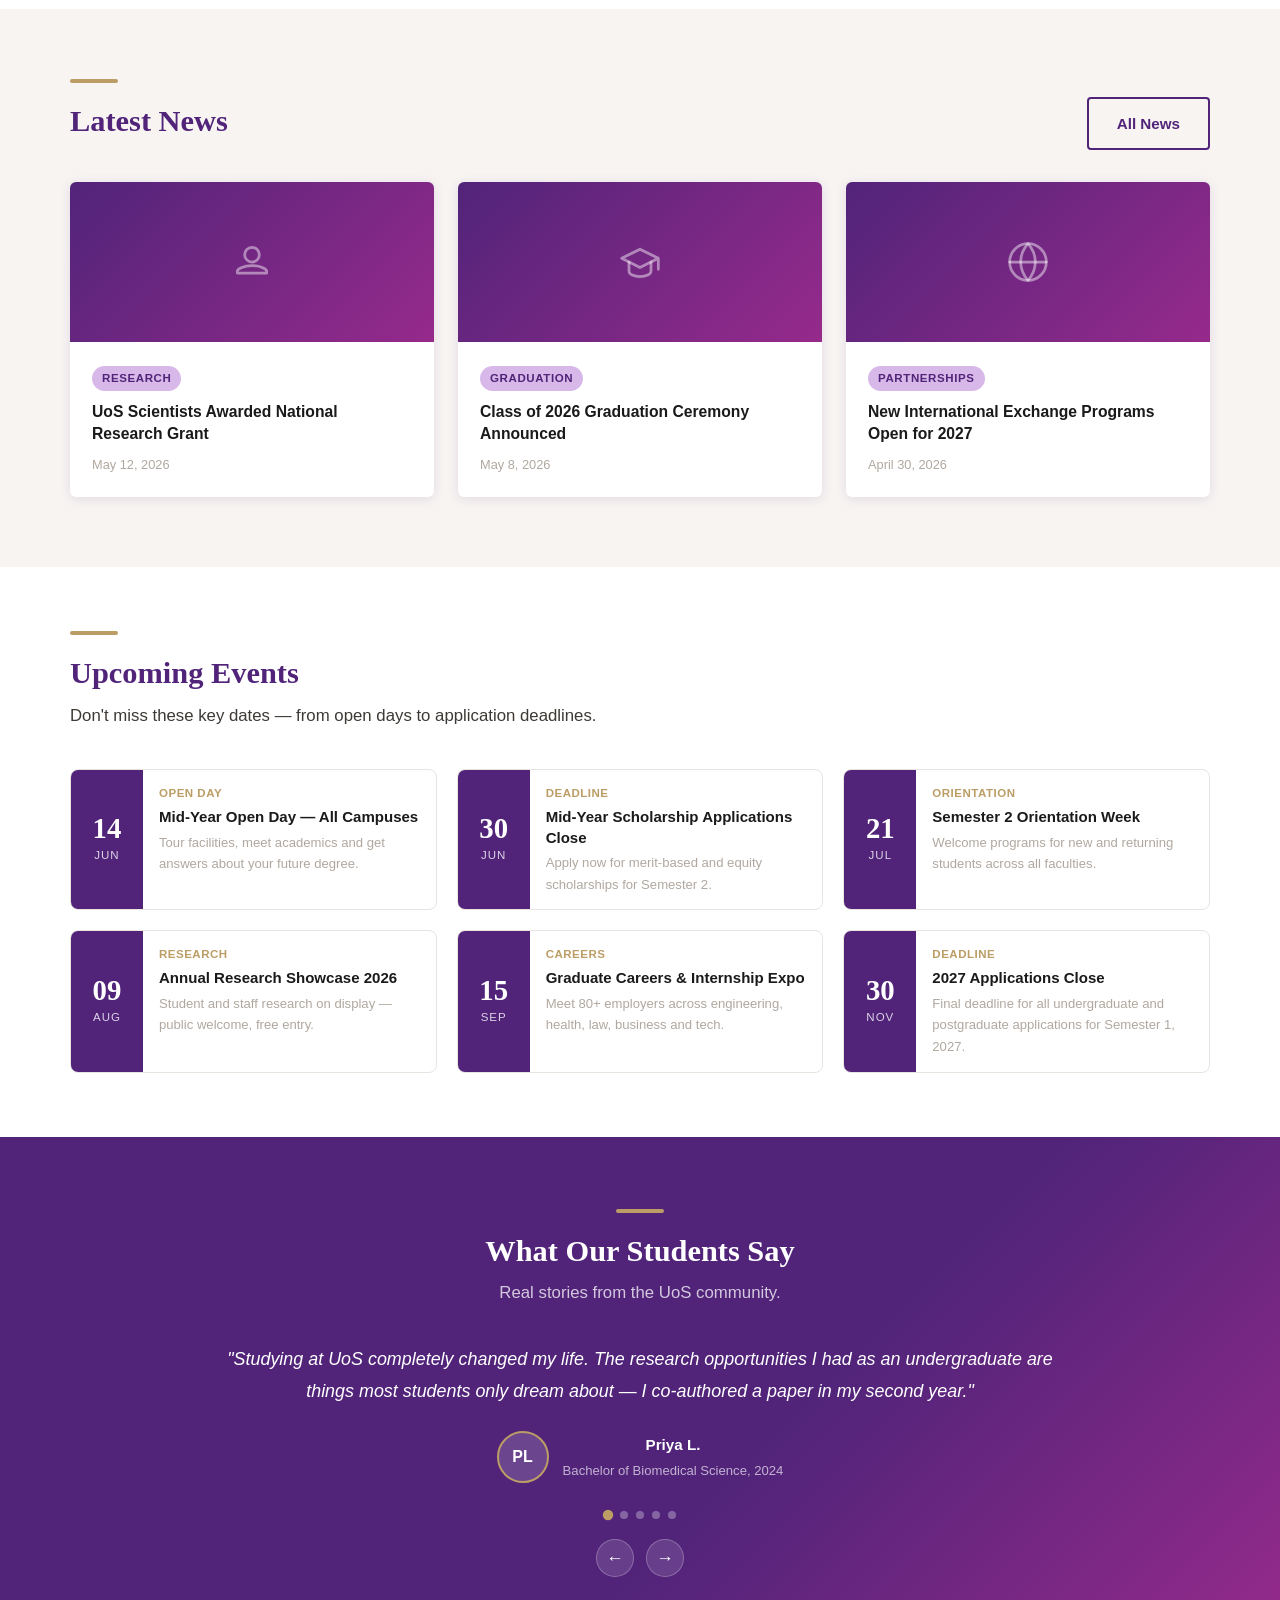
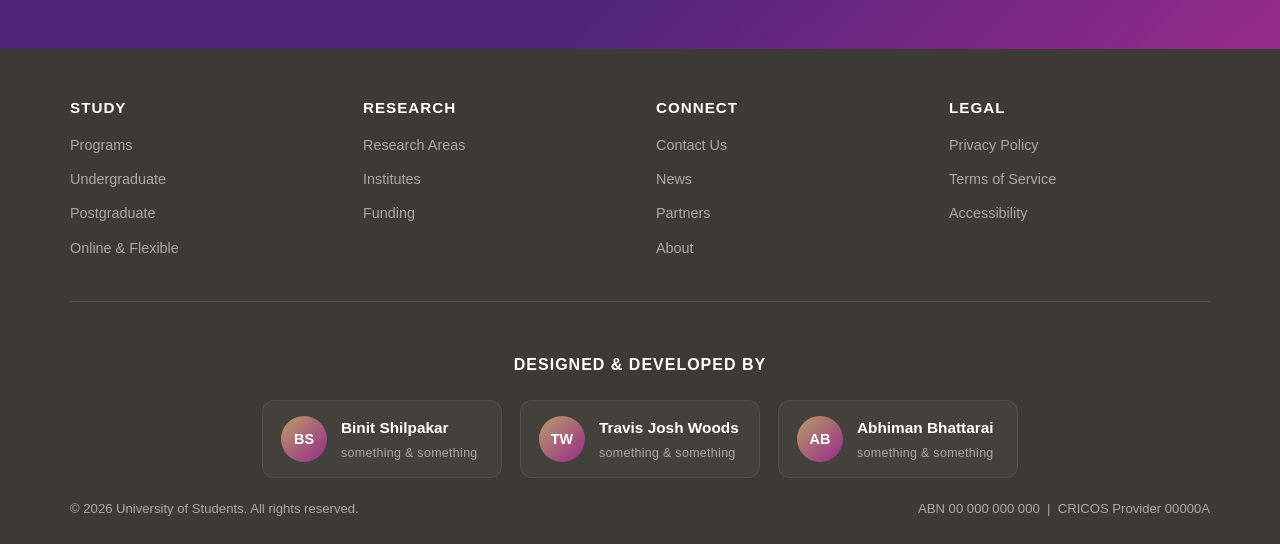
==== commit ee26d9b4: "v8" ====
--- a/index2.html
+++ b/index2.html
@@ -6,6 +6,53 @@
     <title>University of Students</title>
     <link rel="stylesheet" href="styles/styles2.css">
     <style>
+                /* ---- Mission ---- */
+        .mission-section { padding: 72px 40px; max-width: 1140px; margin: 0 auto; display: grid; grid-template-columns: 1fr 1fr; gap: 64px; align-items: center; }
+        .mission-text h2 { font-size: 2rem; margin-bottom: 16px; }
+        .mission-text p  { color: var(--grey-dark); font-size: 1.02rem; line-height: 1.8; margin-bottom: 16px; }
+        .values-grid { display: grid; grid-template-columns: 1fr 1fr; gap: 16px; }
+        .value-card { background: var(--off-white); border-left: 4px solid var(--gold); border-radius: 0 6px 6px 0; padding: 16px 18px; }
+        .value-card h4 { font-size: 0.95rem; font-family: var(--font-body); font-weight: 700; color: var(--purple-dark); margin-bottom: 4px; }
+        .value-card p  { font-size: 0.84rem; color: var(--grey-dark); line-height: 1.5; }
+        /* === QUOTE === */
+        .quote-band {
+            background: var(--purple-gradient);
+            padding: 64px 40px;
+        }
+
+        .quote-inner {
+            max-width: 820px;
+            margin: 0 auto;
+            text-align: center;
+        }
+
+        .quote-inner blockquote {
+            border-left: none;
+            background: none;
+            padding: 0;
+            box-shadow: none;
+        }
+
+        .quote-inner blockquote q {
+            font-family: var(--font-heading);
+            font-size: 1.45rem;
+            font-style: italic;
+            color: var(--white);
+            line-height: 1.65;
+            display: block;
+            margin-bottom: 20px;
+            quotes: none;
+        }
+
+        .quote-inner blockquote cite {
+            font-size: 0.82rem;
+            color: rgba(255, 255, 255, 0.65);
+            font-style: normal;
+            font-weight: 600;
+            text-transform: uppercase;
+            letter-spacing: 1px;
+        }
+
         .hero-section {
             position: relative;
             height: 540px;
@@ -243,11 +290,66 @@
         }
         .news-card-body h3 { font-size: 0.98rem; font-family: var(--font-body); font-weight: 700; margin-bottom: 8px; color: var(--text); line-height: 1.45; }
         .news-date { font-size: 0.8rem; color: var(--grey-mid); }
+        /* ---- Announcement bar ---- */
+        .announce-bar { background: var(--gold); color: var(--grey-dark); padding: 10px 48px 10px 20px; text-align: center; font-size: 0.9rem; position: relative; line-height: 1.5; }
+        .announce-bar a { color: var(--purple-dark); font-weight: 700; text-decoration: underline; }
+        .announce-bar a:hover { color: var(--purple-800); }
+        .announce-close { position: absolute; right: 14px; top: 50%; transform: translateY(-50%); background: none; border: none; font-size: 1.3rem; cursor: pointer; color: var(--grey-dark); line-height: 1; padding: 0 4px; }
+
+        /* ---- Events strip ---- */
+        .events-strip { padding: 64px 40px; background: var(--white); }
+        .events-strip-inner { max-width: 1140px; margin: 0 auto; }
+        .events-grid { display: grid; grid-template-columns: repeat(3,1fr); gap: 20px; margin-top: 32px; }
+        .event-card { border: 1px solid var(--grey-light); border-radius: 8px; display: flex; overflow: hidden; transition: transform var(--transition), box-shadow var(--transition); }
+        .event-card:hover { transform: translateY(-3px); box-shadow: var(--shadow-lg); }
+        .event-date-box { background: var(--purple-dark); color: var(--white); display: flex; flex-direction: column; align-items: center; justify-content: center; padding: 14px 18px; min-width: 72px; text-align: center; flex-shrink: 0; }
+        .event-date-box .day { font-size: 1.8rem; font-weight: 700; font-family: var(--font-heading); line-height: 1; }
+        .event-date-box .month { font-size: 0.72rem; text-transform: uppercase; letter-spacing: 1px; opacity: 0.8; margin-top: 3px; }
+        .event-body { padding: 14px 16px; }
+        .event-tag { font-size: 0.72rem; font-weight: 700; text-transform: uppercase; letter-spacing: 0.5px; color: var(--gold); margin-bottom: 4px; display: block; }
+        .event-body h4 { font-size: 0.94rem; font-family: var(--font-body); font-weight: 700; color: var(--text); margin-bottom: 4px; line-height: 1.35; }
+        .event-body p { font-size: 0.82rem; color: var(--grey-mid); }
+
+        /* ---- Testimonials carousel ---- */
+        .testimonials-section { background: linear-gradient(135deg, var(--purple-dark) 60%, var(--purple-mid) 100%); padding: 72px 40px; }
+        .testimonials-inner { max-width: 860px; margin: 0 auto; text-align: center; }
+        .testimonials-inner .gold-bar { margin: 0 auto 20px; }
+        .testimonials-inner .section-title { color: var(--white); }
+        .testimonials-inner .section-subtitle { color: rgba(255,255,255,0.75); margin-bottom: 0; }
+        .carousel-track { position: relative; overflow: hidden; margin: 36px 0 28px; }
+        .carousel-slide { display: none; animation: fadeSlide 0.5s ease; }
+        .carousel-slide.active { display: block; }
+        @keyframes fadeSlide { from { opacity:0; transform:translateY(12px); } to { opacity:1; transform:translateY(0); } }
+        .testimonial-quote { font-size: 1.12rem; color: var(--white); line-height: 1.8; font-style: italic; margin-bottom: 24px; }
+        .testimonial-author { display: flex; align-items: center; justify-content: center; gap: 14px; }
+        .testimonial-avatar { width: 52px; height: 52px; border-radius: 50%; background: rgba(255,255,255,0.15); border: 2px solid var(--gold); display: flex; align-items: center; justify-content: center; color: var(--white); font-size: 1rem; font-weight: 700; flex-shrink: 0; }
+        .testimonial-info strong { display: block; color: var(--white); font-size: 0.95rem; }
+        .testimonial-info span { color: rgba(255,255,255,0.65); font-size: 0.82rem; }
+        .carousel-dots { display: flex; justify-content: center; gap: 8px; }
+        .carousel-dot { width: 8px; height: 8px; border-radius: 50%; background: rgba(255,255,255,0.3); border: none; cursor: pointer; padding: 0; transition: background var(--transition), transform var(--transition); }
+        .carousel-dot.active { background: var(--gold); transform: scale(1.3); }
+        .carousel-arrows { display: flex; justify-content: center; gap: 12px; margin-top: 20px; }
+        .carousel-arrow { background: rgba(255,255,255,0.12); border: 1px solid rgba(255,255,255,0.25); color: var(--white); width: 38px; height: 38px; border-radius: 50%; cursor: pointer; font-size: 1.1rem; display: flex; align-items: center; justify-content: center; transition: background var(--transition); }
+        .carousel-arrow:hover { background: rgba(255,255,255,0.25); }
+
+        /* ---- Back to top ---- */
+        .back-to-top { position: fixed; bottom: 28px; right: 28px; width: 44px; height: 44px; background: var(--purple-dark); color: var(--white); border: none; border-radius: 50%; cursor: pointer; font-size: 1.1rem; display: flex; align-items: center; justify-content: center; box-shadow: var(--shadow-lg); opacity: 0; pointer-events: none; transition: opacity 0.3s, transform 0.3s, background var(--transition); z-index: 500; }
+        .back-to-top.visible { opacity: 1; pointer-events: all; }
+        .back-to-top:hover { background: var(--purple-mid); transform: translateY(-3px); }
+
+        @media (max-width: 900px) { .events-grid { grid-template-columns: 1fr 1fr; } }
+        @media (max-width: 600px) { .events-grid { grid-template-columns: 1fr; } .announce-bar { font-size: 0.82rem; } }
     </style>
 </head>
 <body>
 
     <a class="skip-link" href="#main">Skip to content</a>
+
+    <!-- Announcement Banner -->
+    <div class="announce-bar" id="announceBar">
+        <p><strong>Applications for Semester 1, 2027 are now open.</strong> &nbsp;Apply before <strong>30 November 2026</strong> — <a href="pages/study.html">Explore Programs &rsaquo;</a></p>
+        <button class="announce-close" onclick="document.getElementById('announceBar').style.display='none'" aria-label="Dismiss announcement">&times;</button>
+    </div>
 
     <header class="navbar">
         <a class="nav-logo" href="index2.html">UoS <span style="color:var(--gold)">Australia</span></a>
@@ -293,6 +395,93 @@
         <p>The University of Students acknowledges the <strong>Traditional Owners of the lands</strong> on which our campuses stand. We pay respect to Elders past, present and emerging, and recognise the connection Aboriginal and Torres Strait Islander peoples have with this land.</p>
     </div>
 
+
+
+
+    <!-- About -->
+    <section class="about-section" id="about">
+        <div class="about-text">
+            <div class="gold-bar reveal"></div>
+            <h2 class="section-title reveal">About Our University</h2>
+            <p class="reveal reveal-delay-1">Attendance at the University of Students is a privilege. Should you be selected, you will be guaranteed a job in your field after graduation, courtesy of our close ties with recruitment agencies and the extremely high quality of our globally-recognised education.</p>
+            <p class="reveal reveal-delay-2">Founded with a vision of accessible, excellent education, we welcome students from all walks of life to join a community that thrives on curiosity, collaboration, and courage.</p>
+            <a href="pages/about.html" class="btn btn-outline reveal reveal-delay-3" style="margin-top:10px; display:inline-block;">Learn More</a>
+        </div>
+        <div class="about-image">
+            <img src="images/bookshelf.jpg" alt="University library bookshelf">
+        </div>
+    </section>
+
+    <!-- Stats -->
+    <section class="stats-section" id="stats">
+        <div class="stat-item reveal">
+            <h2 class="counter" data-target="55000" data-suffix="+">0</h2>
+            <p>Enrolled Students</p>
+        </div>
+        <div class="stat-item reveal reveal-delay-1">
+            <h2 class="counter" data-target="200" data-suffix="+">0</h2>
+            <p>Programs Offered</p>
+        </div>
+        <div class="stat-item reveal reveal-delay-2">
+            <h2 class="counter" data-target="50" data-prefix="Top ">0</h2>
+            <p>Global Ranking</p>
+        </div>
+        <div class="stat-item reveal reveal-delay-3">
+            <h2 class="counter" data-target="1912" data-format="false">0</h2>
+            <p>Year Established</p>
+        </div>
+    </section>
+
+
+    <!-- Mission & Values -->
+    <div class="mission-section">
+        <div class="mission-text reveal">
+            <div class="gold-bar"></div>
+            <h2 class="section-title">Our Mission</h2>
+            <p>The University of Students exists to advance knowledge and learning for the benefit of society. We believe every student deserves access to world-class education, mentorship, and the opportunity to grow into a leader in their field.</p>
+            <p>Founded in 1912, we have grown from a regional college into one of Australia's most respected research-intensive universities — while never losing sight of our founding commitment to community.</p>
+            <a href="contact.html" class="btn btn-primary" style="margin-top:8px;">Get in Touch</a>
+        </div>
+        <div class="reveal reveal-delay-1">
+            <div class="values-grid">
+                <div class="value-card">
+                    <h4>Excellence</h4>
+                    <p>We hold ourselves to the highest standards in teaching, research, and student outcomes.</p>
+                </div>
+                <div class="value-card">
+                    <h4>Integrity</h4>
+                    <p>Honesty, transparency, and ethical conduct guide everything we do.</p>
+                </div>
+                <div class="value-card">
+                    <h4>Inclusion</h4>
+                    <p>A diverse community makes us stronger — every voice matters here.</p>
+                </div>
+                <div class="value-card">
+                    <h4>Innovation</h4>
+                    <p>We embrace new ideas and challenge convention to shape a better future.</p>
+                </div>
+                <div class="value-card">
+                    <h4>Sustainability</h4>
+                    <p>We are committed to a carbon-neutral campus by 2035.</p>
+                </div>
+                <div class="value-card">
+                    <h4>Community</h4>
+                    <p>Our responsibility extends far beyond the campus gates.</p>
+                </div>
+            </div>
+        </div>
+    </div>
+
+        <!-- QUOTE -->
+        <div class="quote-band">
+            <div class="quote-inner fade">
+                <blockquote>
+                    <q>Education breeds confidence. Confidence breeds hope. Hope breeds peace.</q>
+                    <cite>- Confucius</cite>
+                </blockquote>
+            </div>
+        </div>
+
     <!-- Study Levels -->
     <div class="strip-section">
         <div class="strip-header reveal">
@@ -378,40 +567,6 @@
         </div>
     </div>
 
-    <!-- About -->
-    <section class="about-section" id="about">
-        <div class="about-text">
-            <div class="gold-bar reveal"></div>
-            <h2 class="section-title reveal">About Our University</h2>
-            <p class="reveal reveal-delay-1">Attendance at the University of Students is a privilege. Should you be selected, you will be guaranteed a job in your field after graduation, courtesy of our close ties with recruitment agencies and the extremely high quality of our globally-recognised education.</p>
-            <p class="reveal reveal-delay-2">Founded with a vision of accessible, excellent education, we welcome students from all walks of life to join a community that thrives on curiosity, collaboration, and courage.</p>
-            <a href="pages/about.html" class="btn btn-outline reveal reveal-delay-3" style="margin-top:10px; display:inline-block;">Learn More</a>
-        </div>
-        <div class="about-image">
-            <img src="images/bookshelf.jpg" alt="University library bookshelf">
-        </div>
-    </section>
-
-    <!-- Stats -->
-    <section class="stats-section" id="stats">
-        <div class="stat-item reveal">
-            <h2 class="counter" data-target="55000" data-suffix="+">0</h2>
-            <p>Enrolled Students</p>
-        </div>
-        <div class="stat-item reveal reveal-delay-1">
-            <h2 class="counter" data-target="200" data-suffix="+">0</h2>
-            <p>Programs Offered</p>
-        </div>
-        <div class="stat-item reveal reveal-delay-2">
-            <h2 class="counter" data-target="50" data-prefix="Top ">0</h2>
-            <p>Global Ranking</p>
-        </div>
-        <div class="stat-item reveal reveal-delay-3">
-            <h2 class="counter" data-target="1912">0</h2>
-            <p>Year Established</p>
-        </div>
-    </section>
-
  <section class="news-strip" id="news">
 
     <div style="max-width:1140px; margin:0 auto; padding:0;">
@@ -510,6 +665,92 @@
     </div>
 
 </section>
+
+    <!-- Events / Upcoming Dates Strip -->
+    <section class="events-strip">
+        <div class="events-strip-inner">
+            <div class="gold-bar reveal"></div>
+            <h2 class="section-title reveal">Upcoming Events</h2>
+            <p class="section-subtitle reveal reveal-delay-1">Don't miss these key dates — from open days to application deadlines.</p>
+            <div class="events-grid">
+                <div class="event-card reveal">
+                    <div class="event-date-box"><span class="day">14</span><span class="month">Jun</span></div>
+                    <div class="event-body"><span class="event-tag">Open Day</span><h4>Mid-Year Open Day — All Campuses</h4><p>Tour facilities, meet academics and get answers about your future degree.</p></div>
+                </div>
+                <div class="event-card reveal reveal-delay-1">
+                    <div class="event-date-box"><span class="day">30</span><span class="month">Jun</span></div>
+                    <div class="event-body"><span class="event-tag">Deadline</span><h4>Mid-Year Scholarship Applications Close</h4><p>Apply now for merit-based and equity scholarships for Semester 2.</p></div>
+                </div>
+                <div class="event-card reveal reveal-delay-2">
+                    <div class="event-date-box"><span class="day">21</span><span class="month">Jul</span></div>
+                    <div class="event-body"><span class="event-tag">Orientation</span><h4>Semester 2 Orientation Week</h4><p>Welcome programs for new and returning students across all faculties.</p></div>
+                </div>
+                <div class="event-card reveal reveal-delay-3">
+                    <div class="event-date-box"><span class="day">09</span><span class="month">Aug</span></div>
+                    <div class="event-body"><span class="event-tag">Research</span><h4>Annual Research Showcase 2026</h4><p>Student and staff research on display — public welcome, free entry.</p></div>
+                </div>
+                <div class="event-card reveal reveal-delay-4">
+                    <div class="event-date-box"><span class="day">15</span><span class="month">Sep</span></div>
+                    <div class="event-body"><span class="event-tag">Careers</span><h4>Graduate Careers &amp; Internship Expo</h4><p>Meet 80+ employers across engineering, health, law, business and tech.</p></div>
+                </div>
+                <div class="event-card reveal reveal-delay-5">
+                    <div class="event-date-box"><span class="day">30</span><span class="month">Nov</span></div>
+                    <div class="event-body"><span class="event-tag">Deadline</span><h4>2027 Applications Close</h4><p>Final deadline for all undergraduate and postgraduate applications for Semester 1, 2027.</p></div>
+                </div>
+            </div>
+        </div>
+    </section>
+
+    <!-- Student Testimonials Carousel -->
+    <section class="testimonials-section">
+        <div class="testimonials-inner">
+            <div class="gold-bar"></div>
+            <h2 class="section-title">What Our Students Say</h2>
+            <p class="section-subtitle">Real stories from the UoS community.</p>
+            <div class="carousel-track">
+                <div class="carousel-slide active">
+                    <p class="testimonial-quote">"Studying at UoS completely changed my life. The research opportunities I had as an undergraduate are things most students only dream about — I co-authored a paper in my second year."</p>
+                    <div class="testimonial-author">
+                        <div class="testimonial-avatar">PL</div>
+                        <div class="testimonial-info"><strong>Priya L.</strong><span>Bachelor of Biomedical Science, 2024</span></div>
+                    </div>
+                </div>
+                <div class="carousel-slide">
+                    <p class="testimonial-quote">"The MBA program pushed me in ways I didn't expect. The industry connections I made during my studies led directly to my current role as a senior manager at a top-four firm."</p>
+                    <div class="testimonial-author">
+                        <div class="testimonial-avatar">MO</div>
+                        <div class="testimonial-info"><strong>Marcus O.</strong><span>Master of Business Administration, 2023</span></div>
+                    </div>
+                </div>
+                <div class="carousel-slide">
+                    <p class="testimonial-quote">"As an international student, I was nervous about fitting in. But from orientation day, UoS made me feel at home. The multicultural community here is genuinely one of its greatest strengths."</p>
+                    <div class="testimonial-author">
+                        <div class="testimonial-avatar">YK</div>
+                        <div class="testimonial-info"><strong>Yuna K.</strong><span>Bachelor of Laws, International Student from Japan, 2025</span></div>
+                    </div>
+                </div>
+                <div class="carousel-slide">
+                    <p class="testimonial-quote">"The Innovation Hub gave me access to mentors, funding, and workspace to build my startup during my final year. We launched six months after graduation and now have 12 employees."</p>
+                    <div class="testimonial-author">
+                        <div class="testimonial-avatar">DF</div>
+                        <div class="testimonial-info"><strong>Daniel F.</strong><span>Bachelor of Information Technology, 2022</span></div>
+                    </div>
+                </div>
+                <div class="carousel-slide">
+                    <p class="testimonial-quote">"Doing my PhD at UoS was the most intellectually rewarding experience of my career. My supervisors were world leaders in the field — and they were genuinely invested in my success."</p>
+                    <div class="testimonial-author">
+                        <div class="testimonial-avatar">SR</div>
+                        <div class="testimonial-info"><strong>Dr. Sofia R.</strong><span>Doctor of Philosophy (Climate Science), 2024</span></div>
+                    </div>
+                </div>
+            </div>
+            <div class="carousel-dots" id="carouselDots"></div>
+            <div class="carousel-arrows">
+                <button class="carousel-arrow" onclick="moveCarousel(-1)" aria-label="Previous">&#8592;</button>
+                <button class="carousel-arrow" onclick="moveCarousel(1)" aria-label="Next">&#8594;</button>
+            </div>
+        </div>
+    </section>
 
 </main>
 
@@ -577,7 +818,7 @@
             <a class="creator-card" href="#">
                 <span class="creator-avatar">TW</span>
                 <div class="creator-info">
-                    <strong>TJ Woods</strong>
+                    <strong>Travis Josh Woods</strong>
                     <small>something &amp; something</small>
                 </div>
             </a>
@@ -606,51 +847,98 @@
         /* Reveal handled by shared.js */
 
         /* Counter animation — replays every time stats scroll into view */
-        var countersRunning = false;
-
-        var counterObserver = new IntersectionObserver(function(entries) {
-            entries.forEach(function(entry) {
-                if (entry.isIntersecting && !countersRunning) {
-                    countersRunning = true;
-                    runCounters();
-                }
-                if (!entry.isIntersecting) {
-                    countersRunning = false;
-                    document.querySelectorAll('.counter').forEach(function(el) {
-                        el.textContent = '0';
-                    });
-                }
+var countersRunning = false;
+
+var counterObserver = new IntersectionObserver(function(entries) {
+    entries.forEach(function(entry) {
+        if (entry.isIntersecting && !countersRunning) {
+            countersRunning = true;
+            runCounters();
+        }
+        if (!entry.isIntersecting) {
+            countersRunning = false;
+            document.querySelectorAll('.counter').forEach(function(el) {
+                el.textContent = '0';
             });
-        }, { threshold: 0.3 });
-
-        var statsEl = document.getElementById('stats');
-        if (statsEl) { counterObserver.observe(statsEl); }
-
-        function runCounters() {
-            document.querySelectorAll('.counter').forEach(function(el) {
-                var target   = parseInt(el.getAttribute('data-target'), 10);
-                var prefix   = el.getAttribute('data-prefix') || '';
-                var suffix   = el.getAttribute('data-suffix') || '';
-                var duration = 2000;
-                var startTime = null;
-
-                function step(timestamp) {
-                    if (!startTime) startTime = timestamp;
-                    var elapsed  = timestamp - startTime;
-                    var progress = Math.min(elapsed / duration, 1);
-                    var ease     = 1 - Math.pow(1 - progress, 3);
-                    var value    = Math.floor(ease * target);
-                    el.textContent = prefix + value.toLocaleString() + suffix;
-                    if (progress < 1) {
-                        requestAnimationFrame(step);
-                    } else {
-                        el.textContent = prefix + target.toLocaleString() + suffix;
-                    }
-                }
+        }
+    });
+}, { threshold: 0.3 });
+
+var statsEl = document.getElementById('stats');
+if (statsEl) { counterObserver.observe(statsEl); }
+
+function runCounters() {
+    document.querySelectorAll('.counter').forEach(function(el) {
+
+        var target   = parseInt(el.getAttribute('data-target'), 10);
+        var prefix   = el.getAttribute('data-prefix') || '';
+        var suffix   = el.getAttribute('data-suffix') || '';
+        var useComma = el.getAttribute('data-format') !== 'false';
+
+        var duration = 2000;
+        var startTime = null;
+
+        function formatNumber(num) {
+            return useComma ? num.toLocaleString() : num;
+        }
+
+        function step(timestamp) {
+            if (!startTime) startTime = timestamp;
+
+            var elapsed  = timestamp - startTime;
+            var progress = Math.min(elapsed / duration, 1);
+            var ease     = 1 - Math.pow(1 - progress, 3);
+            var value    = Math.floor(ease * target);
+
+            el.textContent = prefix + formatNumber(value) + suffix;
+
+            if (progress < 1) {
                 requestAnimationFrame(step);
-            });
-        }
+            } else {
+                el.textContent = prefix + formatNumber(target) + suffix;
+            }
+        }
+
+        requestAnimationFrame(step);
+    });
+}
     </script>
+    <!-- Back to top button -->
+    <button class="back-to-top" id="backToTop" onclick="window.scrollTo({top:0,behavior:'smooth'})" aria-label="Back to top">&#8593;</button>
+
     <script src="js/shared.js"></script>
+    <script>
+        /* Carousel */
+        var slides = document.querySelectorAll('.carousel-slide');
+        var dotsContainer = document.getElementById('carouselDots');
+        var current = 0;
+        var autoTimer;
+
+        slides.forEach(function(_, i) {
+            var dot = document.createElement('button');
+            dot.className = 'carousel-dot' + (i === 0 ? ' active' : '');
+            dot.setAttribute('aria-label', 'Go to slide ' + (i+1));
+            dot.addEventListener('click', function() { goTo(i); });
+            dotsContainer.appendChild(dot);
+        });
+
+        function goTo(n) {
+            slides[current].classList.remove('active');
+            document.querySelectorAll('.carousel-dot')[current].classList.remove('active');
+            current = (n + slides.length) % slides.length;
+            slides[current].classList.add('active');
+            document.querySelectorAll('.carousel-dot')[current].classList.add('active');
+            resetAuto();
+        }
+        function moveCarousel(dir) { goTo(current + dir); }
+        function resetAuto() { clearInterval(autoTimer); autoTimer = setInterval(function() { goTo(current + 1); }, 6000); }
+        resetAuto();
+
+        /* Back to top */
+        var btt = document.getElementById('backToTop');
+        window.addEventListener('scroll', function() {
+            btt.classList.toggle('visible', window.scrollY > 400);
+        });
+    </script>
 </body>
 </html>
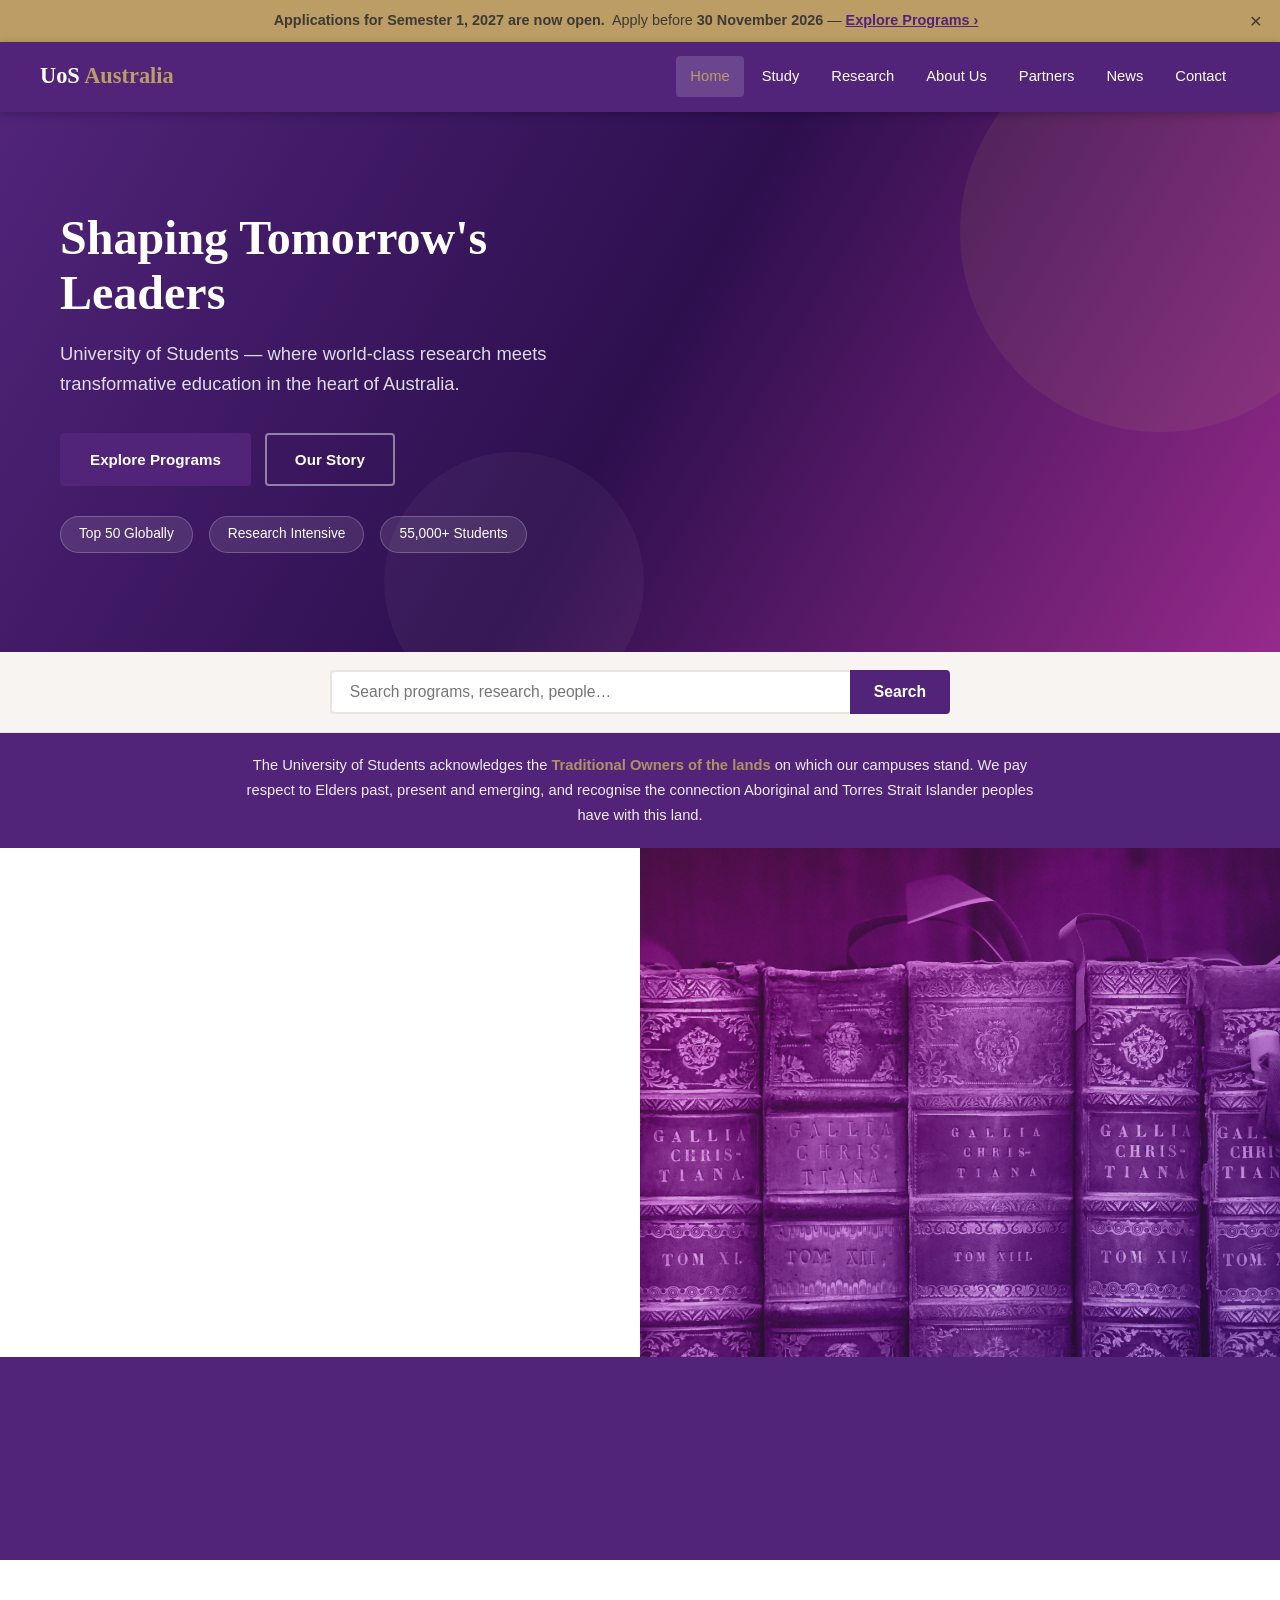
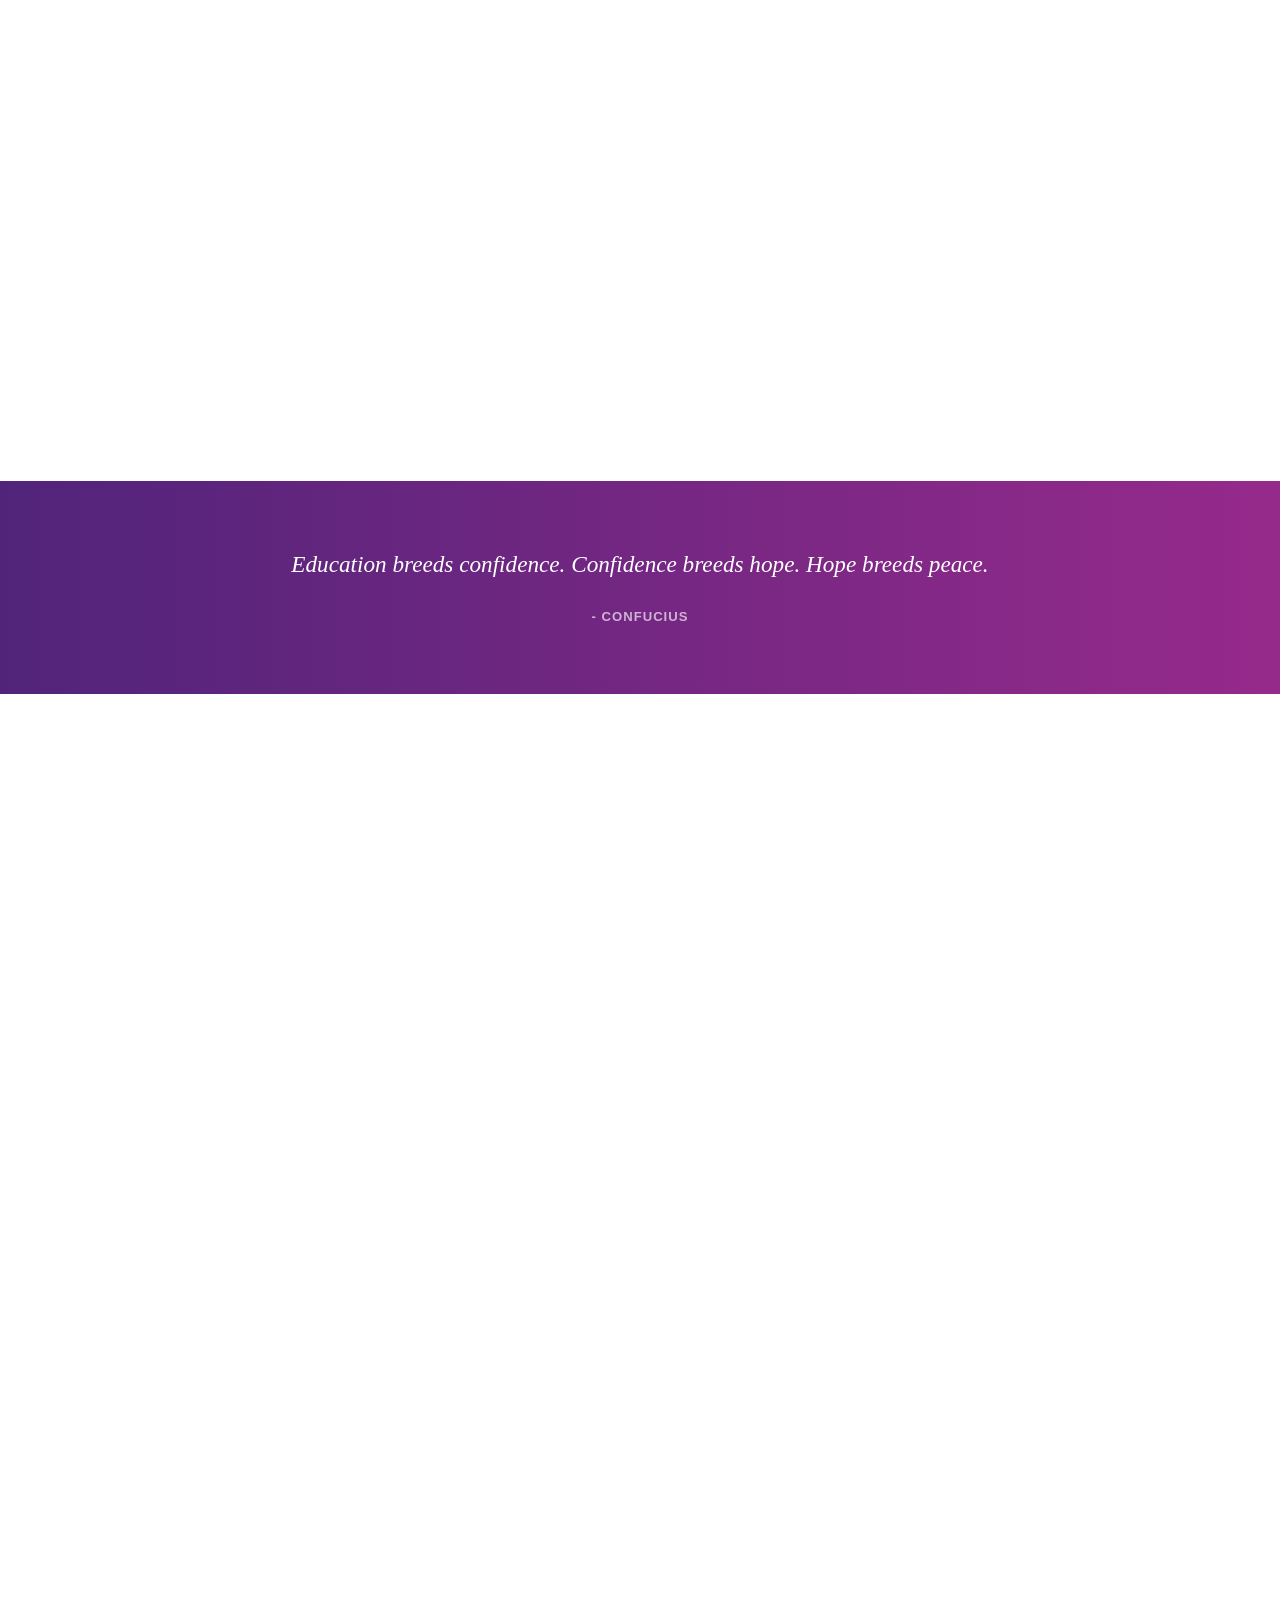
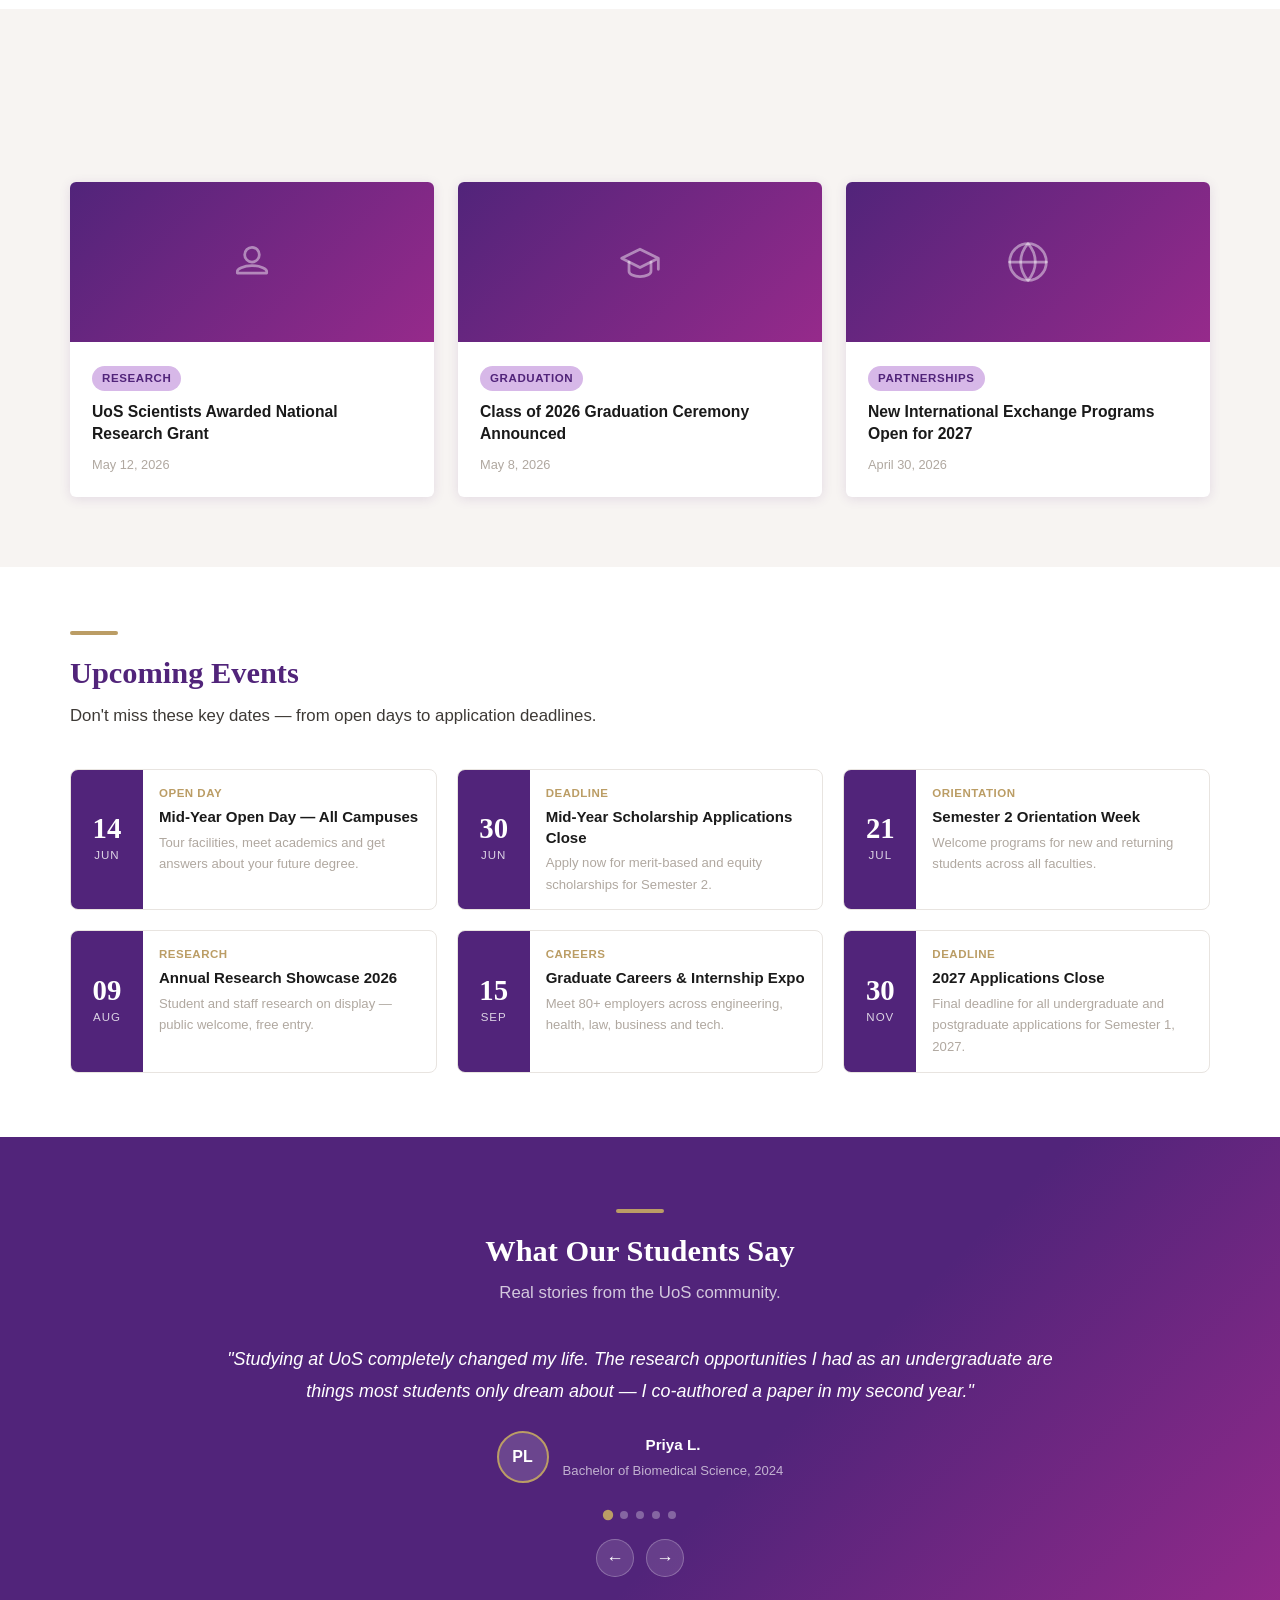
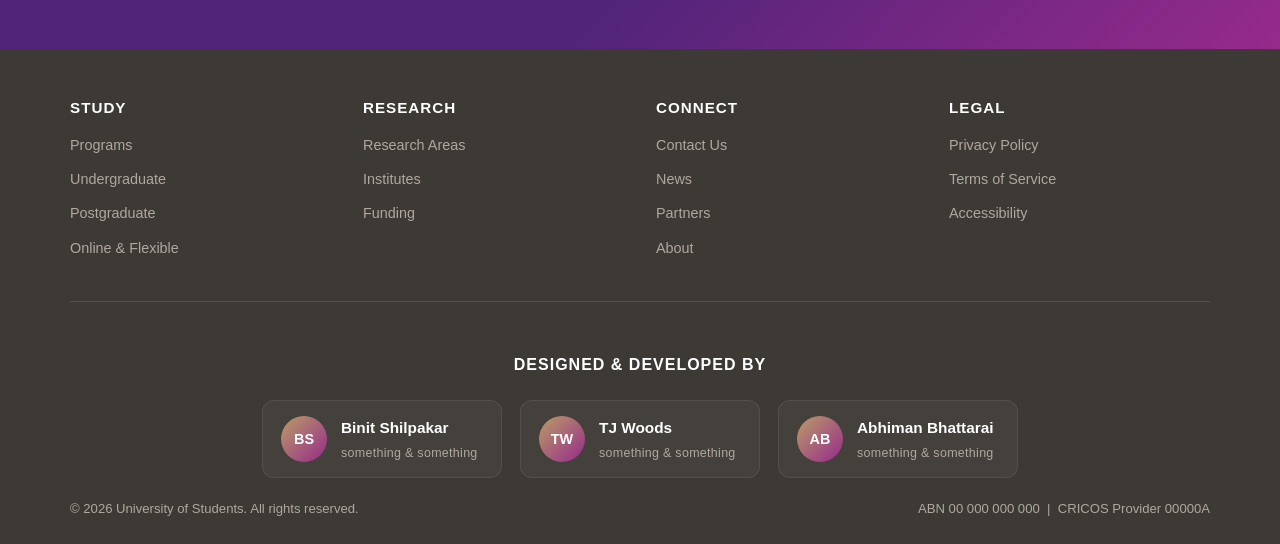
==== commit df382694: "v8" ====
--- a/index2.html
+++ b/index2.html
@@ -818,7 +818,7 @@
             <a class="creator-card" href="#">
                 <span class="creator-avatar">TW</span>
                 <div class="creator-info">
-                    <strong>Travis Josh Woods</strong>
+                    <strong>TJ Woods</strong>
                     <small>something &amp; something</small>
                 </div>
             </a>
